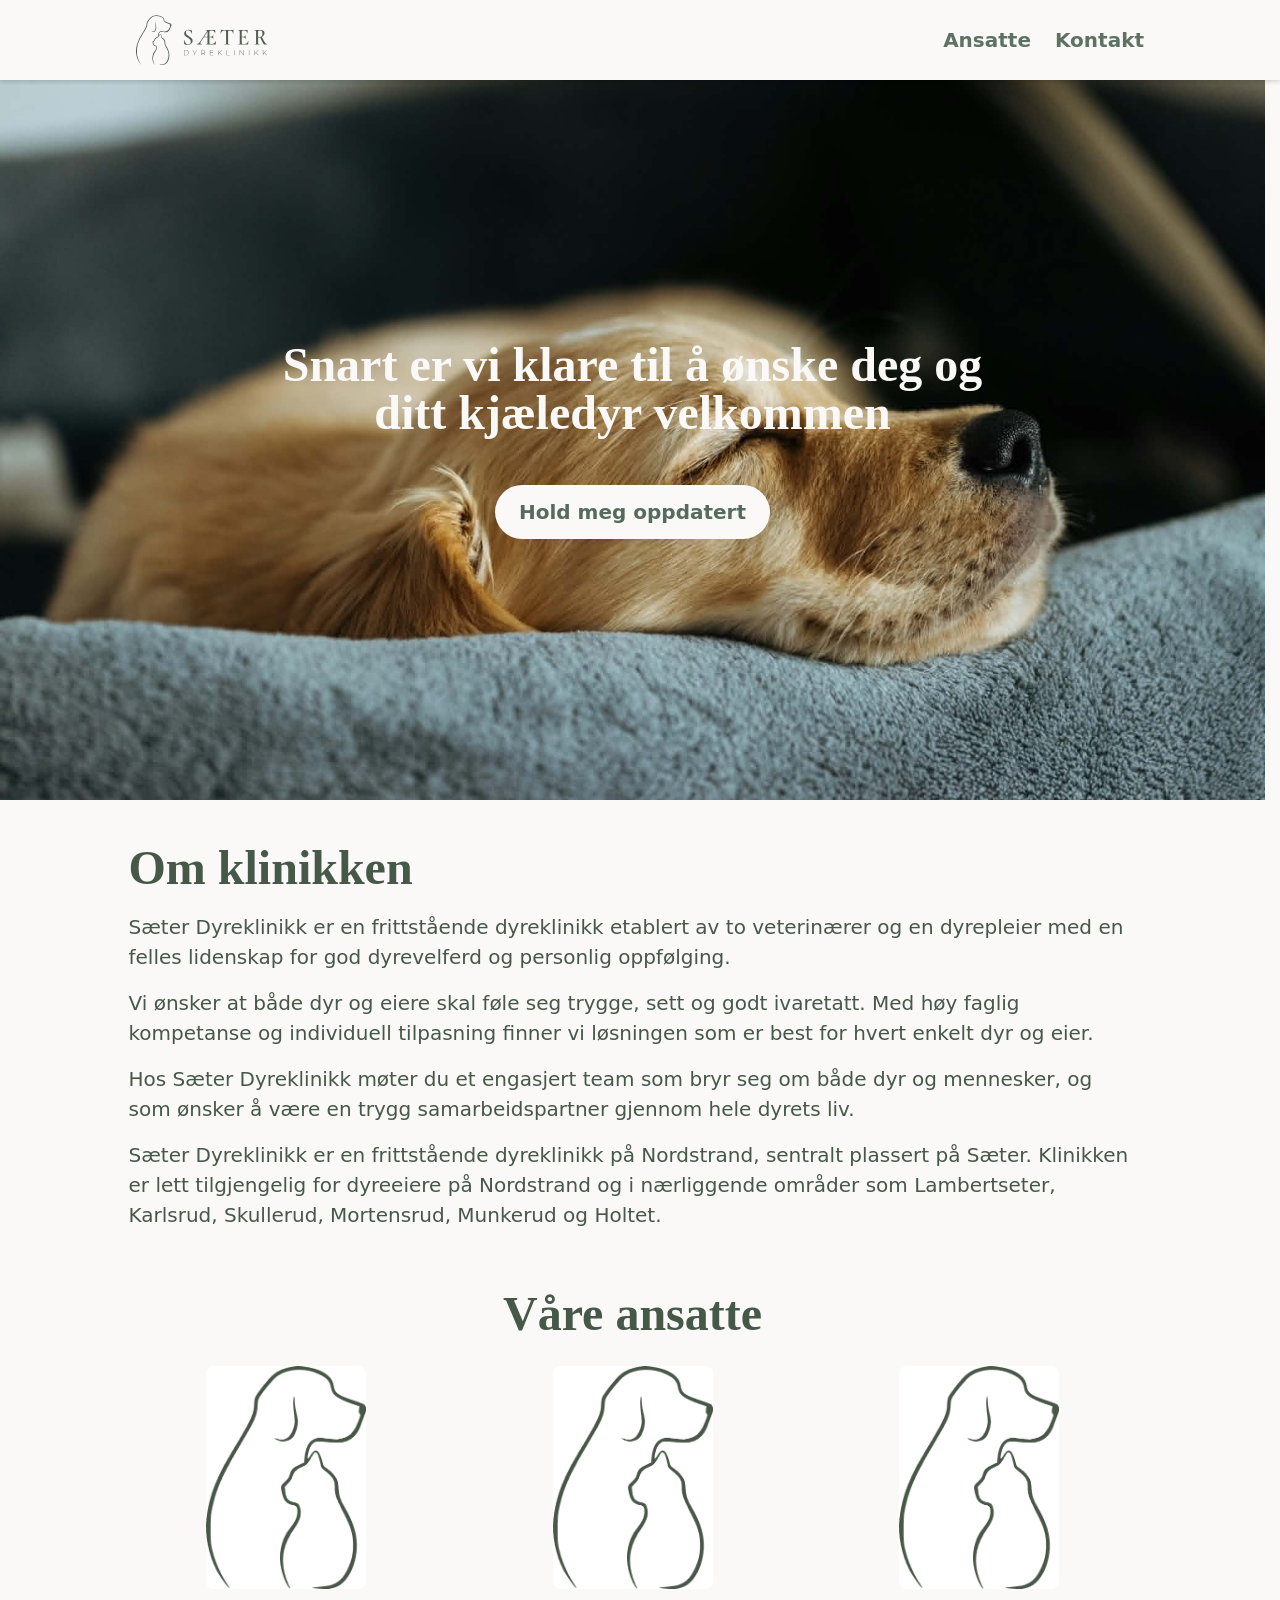
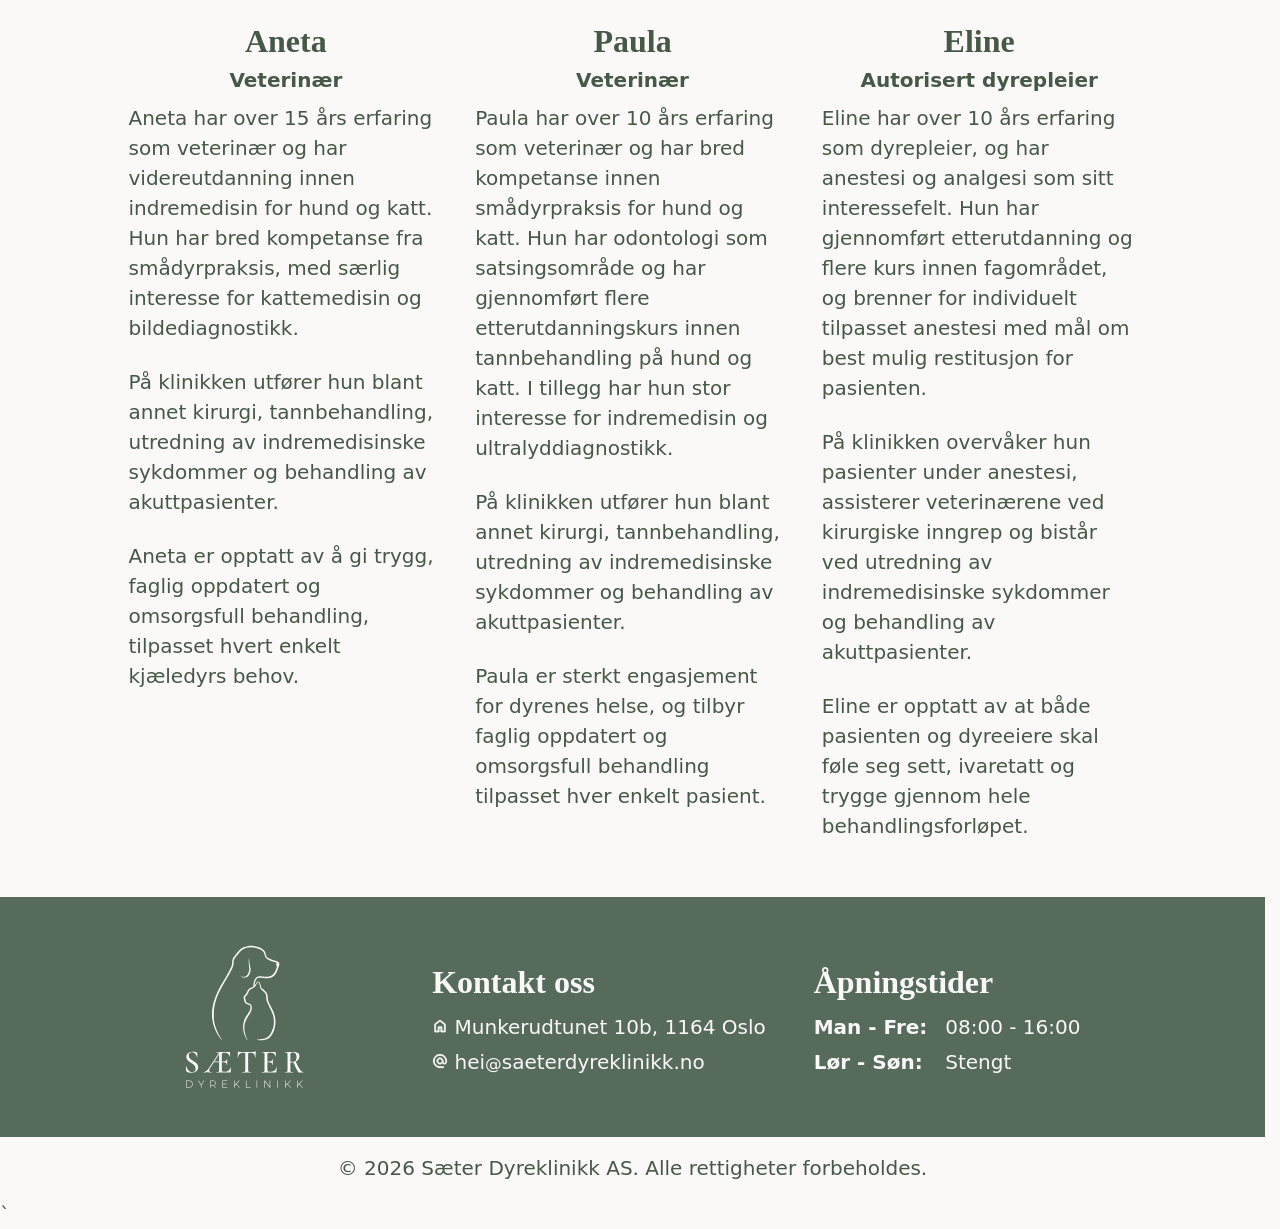
==== test3/index.html @ b35595f1 "go" ====
<!doctype html>
<html lang="nb">
    <head>
        <meta charset="utf-8" />
        <title>Sæter Dyreklinikk</title>
        <meta name="description" content="Hos Sæter Dyreklinikk får din beste venn den beste behandlingen den fortjener, fra erfarne veterinærer som elsker jobben sin." />
        <meta name="viewport" content="width=device-width, initial-scale=1.0" />
        <link rel="stylesheet" href="styles.css" />
        <link rel="icon" href="img/favicon-dark.svg" type="image/svg+xml" media="(prefers-color-scheme: dark)">
        <link rel="icon" href="img/favicon-light.svg" type="image/svg+xml" media="(prefers-color-scheme: light)">
    </head>
    <body>

        <!-- MENU AND SIDEBAR ============================================================================================ -->

        <header class="nav-section">
            <div class="container">
                <a href="#" class="logo" onclick="scrollTopClearHash()">
                    <!-- <img src="img/logo-horizontal-dark-2.svg" alt="Sæter Dyreklinikk Logo" /> -->
                    <img src="img/logo-horizontal.svg" alt="Sæter Dyreklinikk Logo" />
                </a>
                <nav class="nav-menu narrow">
                    <!-- <a class="btn-dark" href="https://google.com" target="_blank">Bestill time</a> -->
                    <button onclick="navDialog.showModal()" aria-label="Åpne menyen">
                        <svg xmlns="http://www.w3.org/2000/svg" viewBox="0 -960 960 960" height="32px" width="32px" fill="#566b5b"><path d="M120-700v-60h720v60H120Zm0 500v-60h720v60H120Zm0-250v-60h720v60H120Z"/></svg>
                    </button>
                </nav>
                <nav class="nav-menu full">
                    <!-- <a href="#prices" class="btn-dark">Tjenester og priser</a> -->
                    <a href="#about" class="btn-dark">Ansatte</a>
                    <a href="#contact" class="btn-dark">Kontakt</a>
                    <!-- <a class="btn-primary" href="https://google.com" target="_blank">Bestill time</a> -->
                </nav>
            </div>

            <dialog id="nav-dialog" class="nav-dialog">
                <div>
                    <div class="nav-dialog-close-wrap">
                        <button onclick="navDialog.close()" aria-label="Lukk menyen">
                            <svg xmlns="http://www.w3.org/2000/svg" viewBox="0 -960 960 960" height="32px" width="32px" fill="#566b5b"><path d="m249-207-42-42 231-231-231-231 42-42 231 231 231-231 42 42-231 231 231 231-42 42-231-231-231 231Z"/></svg>
                        </button>
                    </div>
                    <nav class="nav-dialog-content">
                        <!-- <a href="#prices" class="btn-dark">Tjenester og priser</a> -->
                        <a href="#about" class="btn-dark">Ansatte</a>
                        <a href="#contact" class="btn-dark">Kontakt</a>
                        <!-- <a class="btn-primary" href="https://google.com" target="_blank">Bestill time</a> -->
                    </nav>
                    <img class="logo" src="img/logo-vertical-dark.svg" alt="Sæter Dyreklinikk Logo" />
                </div>
            </dialog>
        </header>

        <!-- HERO SECTION ============================================================================================ -->

        <main>

            <section class="section-hero">
                <div class="container">
                    <h1 class="site-title">Snart er vi klare til å ønske deg og ditt kjæledyr velkommen</h1>
                    <!-- <h1 class="site-title">Omsorg for dyr, hver dag</h1>
                    <p class="site-subtitle">Sæter Dyreklinikk tilbyr moderne veterinærtjenester med fokus på trygghet, kvalitet og personlig oppfølging.</p> -->
                    <div class="hero-contact">
                        <!-- <a class="btn-primary" href="https://google.com" target="_blank">Bestill time</a> -->
                        <a class="btn-primary" href="mailto:hei@saeterdyreklinikk.no?subject=Interesse for åpning&body=Hei!
%0D%0A%0D%0A
Jeg ønsker å få beskjed når dere åpner i august.
%0D%0A%0D%0A
Vennlig hilsen">Hold meg oppdatert</a>
                        <!-- <a href="tel:+4712345678" class="btn-light">
                            <svg class="icon-light" xmlns="http://www.w3.org/2000/svg" viewBox="0 -960 960 960"><path d="M795-120q-116 0-236.5-56T335-335Q232-438 176-558.5T120-795q0-19.29 12.86-32.14Q145.71-840 165-840h140q14 0 24 10t14 25l26.93 125.64Q372-665 369.5-653.5t-10.73 19.73L259-533q26 44 55 82t64 72q37 38 78 69.5t86 55.5l95-98q10-11 23.15-15 13.15-4 25.85-2l119 26q15 4 25 16.04 10 12.05 10 26.96v135q0 19.29-12.86 32.14Q814.29-120 795-120ZM229-588l81-82-23-110H180q2 42 13.5 88.5T229-588Zm369 363q41 19 89 31t93 14v-107l-103-21-79 83ZM229-588Zm369 363Z"/></svg>
                            123 45 678
                        </a> -->
                    </div>
                </div>
            </section>

            <!-- ABOUT THE CLINIC ---------------------------------------------------------------------------------------- -->

            <section id="the-clinic" class="section-clinic">
                <div class="container">
                    <h2>Om klinikken</h2>
                    <div class="clinic-grid">
                        <div class="clinic-desc">
                            <p>Sæter Dyreklinikk er en frittstående dyreklinikk etablert av to veterinærer og en dyrepleier med en felles lidenskap for god dyrevelferd og personlig oppfølging.</p>
                            <p>Vi ønsker at både dyr og eiere skal føle seg trygge, sett og godt ivaretatt. Med høy faglig kompetanse og individuell tilpasning finner vi løsningen som er best for hvert enkelt dyr og eier.</p>
                            <p>Hos Sæter Dyreklinikk møter du et engasjert team som bryr seg om både dyr og mennesker, og som ønsker å være en trygg samarbeidspartner gjennom hele dyrets liv.</p>
                            <p>Sæter Dyreklinikk er en frittstående dyreklinikk på Nordstrand, sentralt plassert på Sæter. Klinikken er lett tilgjengelig for dyreeiere på Nordstrand og i nærliggende områder som Lambertseter, Karlsrud, Skullerud, Mortensrud, Munkerud og Holtet.</p>
                        </div>
                    </div>
                </div>
            </section>

            <!-- PRICES ---------------------------------------------------------------------------------------- -->



            <!-- ABOUT THE TEAM ---------------------------------------------------------------------------------------- -->

            <section id="about" class="section-team">
                <div class="container">

                    <h2 align="center">Våre ansatte</h2>
                    <div class="team-grid">
                        <article class="team-member">
                            <div><img loading="lazy" src="img/logo-no-text.jpeg" alt="Aneta" /></div>
                            <h3>Aneta</h3>
                            <h4 class="job-title">Veterinær</h4>
                            <p>Aneta har over 15 års erfaring som veterinær og har videreutdanning innen indremedisin for hund og katt. Hun har bred kompetanse fra smådyrpraksis, med særlig interesse for kattemedisin og bildediagnostikk. </p>
                            <p>På klinikken utfører hun blant annet kirurgi, tannbehandling, utredning av indremedisinske sykdommer og behandling av akuttpasienter. </p>
                            <p>Aneta er opptatt av å gi trygg, faglig oppdatert og omsorgsfull behandling, tilpasset hvert enkelt kjæledyrs behov. </p>
                        </article>

                        <article class="team-member">
                            <div><img loading="lazy" src="img/logo-no-text.jpeg" alt="Paula" /></div>
                            <h3>Paula</h3>
                            <h4 class="job-title">Veterinær</h4>
                            <p>Paula har over 10 års erfaring som veterinær og har bred kompetanse innen smådyrpraksis for hund og katt. Hun har odontologi som satsingsområde og har gjennomført flere etterutdanningskurs innen tannbehandling på hund og katt. I tillegg har hun stor interesse for indremedisin og ultralyddiagnostikk. </p>
                            <p>På klinikken utfører hun blant annet kirurgi, tannbehandling, utredning av indremedisinske sykdommer og behandling av akuttpasienter. </p>
                            <p>Paula er sterkt engasjement for dyrenes helse, og tilbyr faglig oppdatert og omsorgsfull behandling tilpasset hver enkelt pasient. </p>
                        </article>

                        <article class="team-member">
                            <div><img loading="lazy" src="img/logo-no-text.jpeg" alt="Eline" /></div>
                            <h3>Eline</h3>
                            <h4 class="job-title">Autorisert dyrepleier</h4>
                            <p>Eline har over 10 års erfaring som dyrepleier, og har anestesi og analgesi som sitt interessefelt. Hun har gjennomført etterutdanning og flere kurs innen fagområdet, og brenner for individuelt tilpasset anestesi med mål om best mulig restitusjon for pasienten.</p>
                            <p>På klinikken overvåker hun pasienter under anestesi, assisterer veterinærene ved kirurgiske inngrep og bistår ved utredning av indremedisinske sykdommer og behandling av akuttpasienter.</p>
                            <p>Eline er opptatt av at både pasienten og dyreeiere skal føle seg sett, ivaretatt og trygge gjennom hele behandlingsforløpet.</p>
                        </article>

                    </div>

                </div>
            </section>

            <!-- CONTACT ---------------------------------------------------------------------------------------- -->

            <section id="contact" class="section-contact">
                <div class="container">

                    <img class="logo" src="img/logo-vertical.svg" alt="Sæter Dyreklinikk Logo" />

                    <div class="contact-and-hours">
                        <div>
                            <h2>Kontakt oss</h2>
                            <address class="contact-info">
                                <a class="btn-light" target="_blank" href="https://www.google.com/maps/place/Munkerudtunet+10,+1164+Oslo/@59.8596191,10.8105571,804m/data=!3m1!1e3!4m5!3m4!1s0x464168b557757fd7:0x8860674def9bd873!8m2!3d59.8596164!4d10.813132?entry=ttu&g_ep=EgoyMDI2MDYyOC4wIKXMDSoASAFQAw%3D%3D">
                                    <svg class="icon-light" xmlns="http://www.w3.org/2000/svg" viewBox="0 -960 960 960"><path d="M220-180h150v-250h220v250h150v-390L480-765 220-570v390Zm-60 60v-480l320-240 320 240v480H530v-250H430v250H160Zm320-353Z"/></svg>
                                    Munkerudtunet 10b, 1164 Oslo
                                </a>
                                <!-- <a class="btn-light" href="tel:+4712345678">
                                    <svg class="icon-light" xmlns="http://www.w3.org/2000/svg" viewBox="0 -960 960 960"><path d="M795-120q-116 0-236.5-56T335-335Q232-438 176-558.5T120-795q0-19.29 12.86-32.14Q145.71-840 165-840h140q14 0 24 10t14 25l26.93 125.64Q372-665 369.5-653.5t-10.73 19.73L259-533q26 44 55 82t64 72q37 38 78 69.5t86 55.5l95-98q10-11 23.15-15 13.15-4 25.85-2l119 26q15 4 25 16.04 10 12.05 10 26.96v135q0 19.29-12.86 32.14Q814.29-120 795-120ZM229-588l81-82-23-110H180q2 42 13.5 88.5T229-588Zm369 363q41 19 89 31t93 14v-107l-103-21-79 83ZM229-588Zm369 363Z"/></svg>
                                    123 45 678
                                </a> -->
                                <a class="btn-light" href="mailto:hei@saeterdyreklinikk.no">
                                    <svg class="icon-light" xmlns="http://www.w3.org/2000/svg" viewBox="0 -960 960 960"><path d="M480-80q-83 0-156-31.5T197-197q-54-54-85.5-127T80-480q0-83 31.5-156T197-763q54-54 127-85.5T480-880q83 0 156 31.5T763-763q54 54 85.5 127T880-480v53q0 56-39.34 94.5Q801.31-294 744-294q-36.08 0-68.04-17.5Q644-329 627-361q-26 34-65.08 50.5Q522.83-294 480-294q-77.61 0-132.3-54Q293-402 293-480.01q0-78.02 54.5-133Q402-668 480-668t132.5 54.99Q667-558.02 667-480v53q0 30.61 22.5 51.81Q712-354 743.5-354t54-21.19Q820-396.39 820-427v-53q0-142.38-99-241.19T480-820q-142 0-241 99t-99 241q0 142 98.81 241 98.82 99 241.19 99h214v60H480Zm90-310.75q37-36.75 37-89.25 0-54-37.06-91t-90-37Q427-608 390-571t-37 91q0 52.5 37.06 89.25t90 36.75Q533-354 570-390.75Z" /></svg>
                                    hei<small>@</small>saeterdyreklinikk.no
                                </a>
                            </address>
                        </div>

                        <div>
                            <h2>Åpningstider</h2>
                            <ul>
                                <li aria-label="Mandag til Fredag, fra klokken 08:00 til 16:00">
                                    <span aria-hidden="true">Man - Fre:</span>
                                    <span aria-hidden="true">08:00 - 16:00</span>
                                </li>

                                <li aria-label="Lørdag og Søndag, Stengt">
                                    <span aria-hidden="true">Lør - Søn:</span>
                                    <span aria-hidden="true">Stengt</span>
                                </li>
                            </ul>
                        </div>

                    </div>

                </div>
            </section>
        </main>

        <!-- FOOTER ============================================================================================ -->

        <footer class="section-footer">
            <div class="container">
                <p>&copy; 2026 Sæter Dyreklinikk AS. <span>Alle rettigheter forbeholdes.</span></p>
            </div>
        </footer>

        <a href="#" class="btn-top" onclick="scrollTopClearHash()">↑</a>

        <!-- SCRIPTS ============================================================================================ -->

        <script>
            function scrollTopClearHash() {
                setTimeout(() => history.replaceState(null, "", location.href.replaceAll(/#.*/g, "")), 5);
                document.querySelectorAll("details").forEach(el => el.removeAttribute("open"));
            }

            function openPricesFirstGroup() {
                document.querySelector(".section-prices details").setAttribute("open", true);
            }
            document.querySelectorAll("[href*='#prices']").forEach(el => el.onclick = () => setTimeout(openPricesFirstGroup, 500));

            function autoOpenPricesFirstGroup() {
                setTimeout(() => location.href.endsWith("#prices") && openPricesFirstGroup(), 500);
            }
            window.onhashchange = autoOpenPricesFirstGroup;
            window.onload = autoOpenPricesFirstGroup;

            document.addEventListener("scroll", () => document.body.classList.toggle("scrolled", window.scrollY >= 45));

            const navDialog = document.querySelector('.nav-dialog');
            navDialog.addEventListener("click", ev => ev.target === navDialog && navDialog.close());
            navDialog.querySelectorAll("a").forEach(el => el.addEventListener("click", () => navDialog.close()));
        </script>
    </body>
</html>
`
---- test3/styles.css ----
:root {
    --c-base: #465848;
    --c-dark-1: #566b5b;
    --c-dark-2: #465848;
    --c-light-1: #faf9f7;
    --c-light-2: #d6ddd0;

    --ff-sans-serif: Roboto, "Segoe UI", "Helvetica Neue", system-ui, -apple-system, BlinkMacSystemFont, Arial, sans-serif;
    --ff-serif: Georgia, "Times New Roman", Times, serif;

    --fs-sm: clamp(0.8333rem, 0.83rem + 0.03vw, 0.85rem);
    --fs-base: clamp(1rem, 0.91rem + 0.45vw, 1.25rem);
    --fs-md: clamp(1.2rem, 1.09rem + 0.55vw, 1.5rem);
    --fs-lg: clamp(1.3rem, 1.05rem + 1.27vw, 2rem);
    --fs-xl: clamp(1.5rem, 1.14rem + 1.82vw, 2.5rem);
    --fs-xxl: clamp(2rem, 1.64rem + 1.82vw, 3rem);
    --fs-xxxl: clamp(3rem, 2.27rem + 3.64vw, 5rem);

    --width-page: calc(100vw - 2.5rem);
    --width-container: min(63rem, var(--width-page));
    --height-nav: 5rem;
    --height-scrolled-nav: 5rem;
    --indent-price-item: clamp(2rem, 1.64rem + 1.82vw, 3rem);
}

html {
    scrollbar-gutter: stable;
    interpolate-size: allow-keywords;
    scroll-behavior: smooth;
    @media (prefers-reduced-motion: reduce) {
        scroll-behavior: auto;
    }
}

*,
*::before,
*::after {
    -moz-osx-font-smoothing: grayscale;
    -webkit-font-smoothing: antialiased;
    box-sizing: border-box;
    margin: 0;
    padding: 0;
}

ul {
    list-style: none;
}

a {
    text-decoration: none;
}

h2 {
    font-family: var(--ff-serif);
    font-size: var(--fs-xxl);
    margin-bottom: 0.5rem;
}

p {
    margin-bottom: 1rem;
}

svg.icon-light {
    width: 1rem;
    path {
        stroke: currentColor;
        stroke-width: 3rem;
        fill: var(--c-light-1);
    }
}

body {
    font-family: var(--ff-sans-serif);
    font-size: var(--fs-base);
    line-height: 1.5;
    background-color: var(--c-light-1);
    color: var(--c-base);

    &:has(dialog[open]) {
        overflow: hidden;
    }
}

.container {
    width: var(--width-container);
    margin-inline: auto;
}

.btn-primary {
    border-radius: 2rem;
    padding: 0.75rem 1.5rem;
    background-color: var(--c-dark-1);
    color: var(--c-light-1);
    transition: all 0.3s ease-out;
    font-weight: 600;
    &:hover {
        background-color: var(--c-dark-2);
        color: var(--c-light-2);
    }
}

.btn-light {
    color: var(--c-light-1);
    transition: all 0.2s ease-out;
    &:hover {
        color: var(--c-light-2);
    }
}

.btn-dark {
    color: var(--c-dark-1);
    transition: all 0.2s ease-out;
    &:hover {
        color: var(--c-dark-2);
    }
}

main {
    margin-top: var(--height-nav);
    .scrolled & {
        margin-top: var(--height-scrolled-nav);
    }
}

section {
    padding-block: 1rem;
}

section[id] {
    scroll-margin-top: var(--height-scrolled-nav);
}

.nav-section {
    position: fixed;
    top: 0;
    width: 100%;
    background-color: var(--c-light-1);
    opacity: 0.95;
    box-shadow: 0 2px 4px rgba(0, 0, 0, 0.15);

    button {
        background-color: transparent;
        border: 0;
        cursor: pointer;
        &:hover {
            path {
                fill: var(--c-dark-2);
            }
        }
    }

    .btn-dark {
        border: none;
        font-weight: 600;
    }

    .nav-menu {
        align-items: center;
    }

    .nav-menu.narrow {
        display: flex;
        flex-shrink: 0;
        gap: 1.5rem;
    }

    .nav-menu.full {
        display: none;
        gap: 1.5rem;
        .btn-primary {
            padding: 0.5rem 1.25rem;
        }
    }

    .container {
        display: flex;
        justify-content: space-between;
        align-items: center;
        z-index: 9999;

        transition: all 0.2s ease-out;

        height: var(--height-nav);
        .scrolled & {
            height: var(--height-scrolled-nav);
        }

        .logo {
            flex-shrink: 0;
            height: 85%;
            display: flex;
            align-items: center;
            img {
                display: block;
                height: 65%;
                @media (min-width: 768px) {
                    & {
                        height: 75%;
                    }
                }
            }
        }

        @media (min-width: 768px) {
            .nav-menu.narrow {
                display: none;
            }
            .nav-menu.full {
                display: flex;
            }
        }
    }

    .nav-dialog {
        position: fixed;
        max-width: 100%;
        max-height: 100%;
        right: 0;
        left: auto;
        height: 100%;

        border: 0;
        background-color: inherit;
        border-top-left-radius: 0.25rem;
        border-bottom-left-radius: 0.25rem;

        transform: translateX(100%);
        transition: all 0.2s ease-out allow-discrete;

        box-shadow: 2px 0 20px rgba(0, 0, 0, 0.95);

        & > div {
            height: 100%;
            display: flex;
            flex-direction: column;
        }

        &::backdrop {
            background-color: rgba(0, 0, 0, 0);
            transition: all 0.2s ease-out allow-discrete;
        }

        &[open] {
            transform: translateX(0);
            &::backdrop {
                background-color: rgba(0, 0, 0, 0.2);
            }
        }

        @starting-style {
            &[open] {
                transform: translateX(100%);
                &::backdrop {
                    background-color: rgba(0, 0, 0, 0);
                }
            }
        }

        .nav-dialog-close-wrap {
            display: flex;
            justify-content: end;
            padding-right: 1.25rem;
            padding-top: 1.5rem;
            .scrolled & {
                padding-top: 1rem;
            }
        }

        .nav-dialog-content {
            width: 100%;
            display: flex;
            flex-direction: column;
            align-items: start;
            margin-top: 1rem;
            font-size: var(--fs-md);
            .btn-dark {
                width: 100%;
                padding: 1rem 3rem 1rem 2rem;
            }
            .btn-primary {
                margin: 0 auto;
                margin-top: 2rem;
            }
        }

        .logo {
            width: 7rem;
            align-self: center;
            flex: 1 1;
            opacity: 0.25;
        }
    }
}

.section-hero {
    margin-bottom: 1rem;
    color: var(--c-light-1);
    background-color: var(--c-dark-2);
    background-size: cover;
    /* background-image: linear-gradient(rgba(0, 0, 0, 0.3), rgba(0, 0, 0, 0.1)), url("img/hero-1.jpg"); */
    background-image: url("img/hero-1.jpg");
    background-position: 20% 20%;
    background-repeat: no-repeat;

    min-height: 80vh;
    display: flex;

    .btn-light {
        font-weight: 600;
        display: flex;
    }

    .btn-primary {
        background-color: var(--c-light-1);
        color: var(--c-dark-1);
        &:hover {
            background-color: var(--c-light-2);
            color: var(--c-dark-2);
        }
    }

    .site-title {
        font-size: var(--fs-xxl);
        font-family: var(--ff-serif);
        line-height: 1;
        max-width: max(var(--width-container) * 0.7, 375px);
    }

    .site-subtitle {
        font-size: var(--fs-md);
        color: var(--c-light-2);
        line-height: 1.25;
        max-width: max(var(--width-container) * 0.85, 375px);
    }

    .hero-contact {
        display: flex;
        align-items: center;
        gap: 2rem;
    }

    .container {
        max-width: max(var(--width-container) * 0.85);
        display: flex;
        flex-direction: column;
        gap: 2rem;

        align-items: center;
        justify-content: center;
        text-align: center;

        @media (min-width: 390px) {
            gap: 3rem;
        }
    }
}

.section-prices {
    .price-grid {
        margin-bottom: 1rem;
    }
    summary {
        font-family: var(--ff-serif);
        cursor: pointer;
        letter-spacing: 1px;
        margin-top: 0.5rem;
        font-size: var(--fs-lg);
        &:hover {
            color: var(--c-dark-2);
        }

        @media (min-width: 640px) {
            & {
                font-weight: 200;
            }
        }

        span {
            margin-left: 0.5rem;
        }
    }

    summary::marker {
        color: var(--c-dark-1);
        font-size: 0.9em;
    }

    details::details-content {
        opacity: 0;
        block-size: 0;
        overflow: hidden;
        transition:
            opacity 0.3s ease-out,
            block-size 0.3s ease-out,
            content-visibility 0.3s allow-discrete;
    }

    details[open]::details-content {
        opacity: 1;
        block-size: auto;
    }

    ul {
        padding-block: 1rem;
    }

    li {
        display: flex;
        justify-content: space-between;
        gap: 0.5rem;
        padding-block: 0.5rem;
        padding-inline: var(--indent-price-item) 1rem;

        &:nth-of-type(odd) {
            background-color: var(--c-light-2);
        }

        div > :nth-child(1) {
            font-weight: 600;
        }

        div > :nth-child(2) {
            flex-grow: 1;
            font-size: var(--fs-sm);
        }

        .money {
            white-space: nowrap;
            color: var(--c-dark-2);
            font-weight: 600;

            &.no-symbols {
                margin-right: 0.6rem; /* match suffix width roughly */
            }

            /* &:not(.no-symbols)::before {
                content: "kr ";
                font-size: 0.85em;
            } */
            &:not(.no-symbols)::after {
                content: ",-";
                font-size: 0.85em;
            }
        }
    }
}

.section-team {
    .team-grid {
        display: flex;
        flex-wrap: wrap;
        justify-content: space-between;
        gap: 2rem;
        margin-block: 1rem;
    }

    .team-member {
        flex: 1 1;

        & > * {
            &:not(p) {
                text-align: center;
            }
        }

        h3 {
            font-family: var(--ff-serif);
            font-size: var(--fs-lg);
            margin: 1.25rem 0 0;
        }

        h4 {
            margin-bottom: 0.5rem;
        }

        img {
            margin: 0 auto;
            max-width: min(10rem, var(--width-page));
            object-fit: cover;
            /* aspect-ratio: 2 / 1; */
            border-radius: 0.5rem;
        }

        p {
            margin: 0 auto 1.5rem;
            max-width: min(40rem, var(--width-page));
        }
    }
}

.section-clinic {
    .clinic-grid {
        display: flex;
        flex-wrap: wrap;
        flex-direction: row-reverse;
        align-items: start;
        gap: 2rem;
    }

    .clinic-desc {
        flex: 1 1 19rem;
    }

    img {
        margin: 0 auto;
        border-radius: 0.5rem;
        aspect-ratio: 1 / 1;
    }
}

.section-contact {
    --gap: 2rem;
    @media (min-width: 640px) {
        --gap: 3rem;
    }

    padding: var(--gap) 1rem;
    background-color: var(--c-dark-1);
    color: var(--c-light-1);

    .container {
        display: flex;
        flex-wrap: wrap;
        justify-content: space-around;
        align-items: center;
        gap: var(--gap);
        padding-inline: 1rem;
    }

    .logo {
        height: 9rem;
    }

    .contact-and-hours {
        display: flex;
        flex-wrap: wrap;
        gap: var(--gap);
        line-height: 1.75;

        span:first-of-type {
            font-weight: 600;
            width: 9ch;
            display: inline-block;
        }
    }

    address {
        font-style: normal;
        display: flex;
        flex-direction: column;
    }

    h2 {
        margin-bottom: 0;
        font-size: var(--fs-xl);

        @media (min-width: 768px) {
            & {
                font-size: var(--fs-lg);
            }
        }
    }

}

.section-footer {
    .container {
        display: flex;
        gap: 2rem;
        padding: 1rem 1rem 0;
        justify-content: center;

        span {
            white-space: nowrap;
        }
    }
}

.btn-top {
    opacity: 0;
    z-index: -9001;

    .scrolled & {
        opacity: 1;
        z-index: auto;
    }

    position: fixed;
    right: calc(50% - var(--width-container) / 2);
    bottom: 2rem;
    width: 3rem;
    height: 3rem;

    display: flex;
    align-items: center;
    justify-content: center;

    background: var(--c-dark-2);
    color: var(--c-light-1);
    text-decoration: none;

    border-radius: 50%;
    font-size: 1.2rem;

    box-shadow: 0 2px 8px rgba(0, 0, 0, 0.5);

    transition: all 0.2s ease-out;
    &:hover {
        transform: translateY(-0.25rem);
    }
}
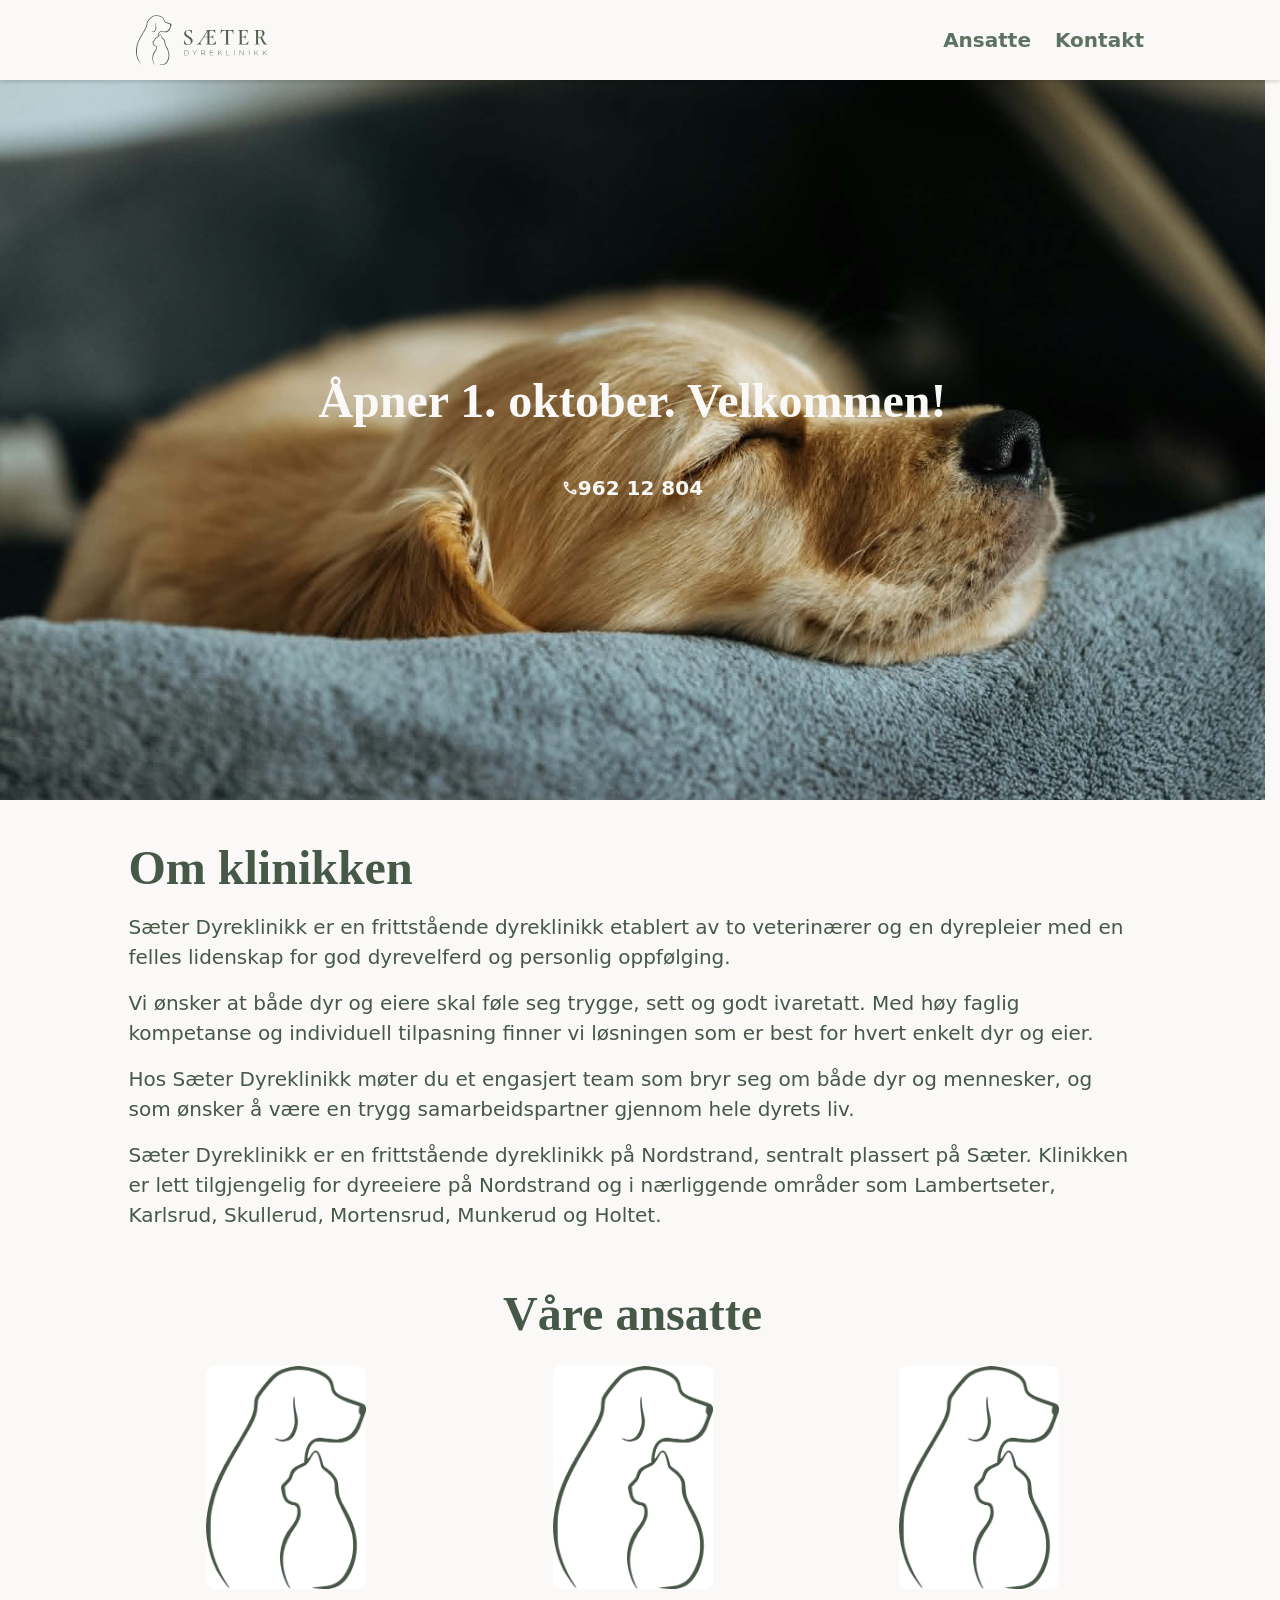
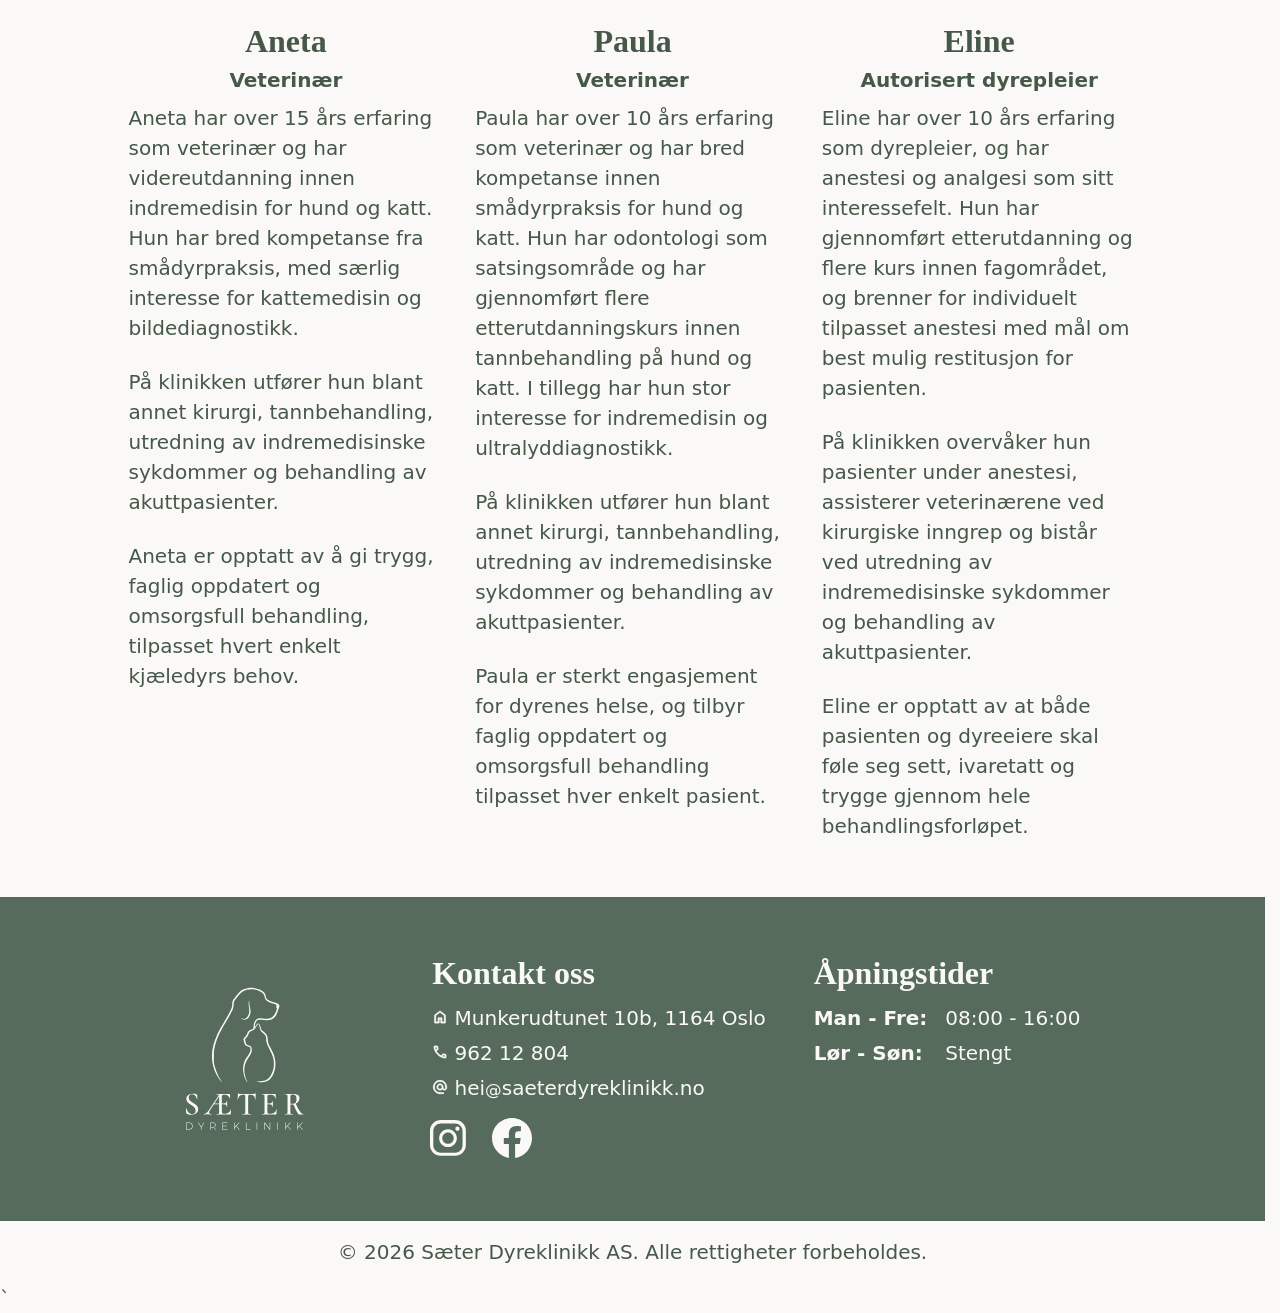
==== commit 331db445: "phone and social media links" ====
--- a/test3/index.html
+++ b/test3/index.html
@@ -57,20 +57,20 @@
 
             <section class="section-hero">
                 <div class="container">
-                    <h1 class="site-title">Snart er vi klare til å ønske deg og ditt kjæledyr velkommen</h1>
+                    <h1 class="site-title">Åpner 1. oktober. Velkommen!</h1>
                     <!-- <h1 class="site-title">Omsorg for dyr, hver dag</h1>
                     <p class="site-subtitle">Sæter Dyreklinikk tilbyr moderne veterinærtjenester med fokus på trygghet, kvalitet og personlig oppfølging.</p> -->
                     <div class="hero-contact">
                         <!-- <a class="btn-primary" href="https://google.com" target="_blank">Bestill time</a> -->
-                        <a class="btn-primary" href="mailto:hei@saeterdyreklinikk.no?subject=Interesse for åpning&body=Hei!
+                        <!-- <a class="btn-primary" href="mailto:hei@saeterdyreklinikk.no?subject=Interesse for åpning&body=Hei!
 %0D%0A%0D%0A
 Jeg ønsker å få beskjed når dere åpner i august.
 %0D%0A%0D%0A
-Vennlig hilsen">Hold meg oppdatert</a>
-                        <!-- <a href="tel:+4712345678" class="btn-light">
+Vennlig hilsen">Hold meg oppdatert</a> -->
+                        <a href="tel:+4796212804" class="btn-light">
                             <svg class="icon-light" xmlns="http://www.w3.org/2000/svg" viewBox="0 -960 960 960"><path d="M795-120q-116 0-236.5-56T335-335Q232-438 176-558.5T120-795q0-19.29 12.86-32.14Q145.71-840 165-840h140q14 0 24 10t14 25l26.93 125.64Q372-665 369.5-653.5t-10.73 19.73L259-533q26 44 55 82t64 72q37 38 78 69.5t86 55.5l95-98q10-11 23.15-15 13.15-4 25.85-2l119 26q15 4 25 16.04 10 12.05 10 26.96v135q0 19.29-12.86 32.14Q814.29-120 795-120ZM229-588l81-82-23-110H180q2 42 13.5 88.5T229-588Zm369 363q41 19 89 31t93 14v-107l-103-21-79 83ZM229-588Zm369 363Z"/></svg>
-                            123 45 678
-                        </a> -->
+                            962 12 804
+                        </a>
                     </div>
                 </div>
             </section>
@@ -149,14 +149,29 @@
                                     <svg class="icon-light" xmlns="http://www.w3.org/2000/svg" viewBox="0 -960 960 960"><path d="M220-180h150v-250h220v250h150v-390L480-765 220-570v390Zm-60 60v-480l320-240 320 240v480H530v-250H430v250H160Zm320-353Z"/></svg>
                                     Munkerudtunet 10b, 1164 Oslo
                                 </a>
-                                <!-- <a class="btn-light" href="tel:+4712345678">
+                                <a class="btn-light" href="tel:+4796212804">
                                     <svg class="icon-light" xmlns="http://www.w3.org/2000/svg" viewBox="0 -960 960 960"><path d="M795-120q-116 0-236.5-56T335-335Q232-438 176-558.5T120-795q0-19.29 12.86-32.14Q145.71-840 165-840h140q14 0 24 10t14 25l26.93 125.64Q372-665 369.5-653.5t-10.73 19.73L259-533q26 44 55 82t64 72q37 38 78 69.5t86 55.5l95-98q10-11 23.15-15 13.15-4 25.85-2l119 26q15 4 25 16.04 10 12.05 10 26.96v135q0 19.29-12.86 32.14Q814.29-120 795-120ZM229-588l81-82-23-110H180q2 42 13.5 88.5T229-588Zm369 363q41 19 89 31t93 14v-107l-103-21-79 83ZM229-588Zm369 363Z"/></svg>
-                                    123 45 678
-                                </a> -->
+                                    962 12 804
+                                </a>
                                 <a class="btn-light" href="mailto:hei@saeterdyreklinikk.no">
                                     <svg class="icon-light" xmlns="http://www.w3.org/2000/svg" viewBox="0 -960 960 960"><path d="M480-80q-83 0-156-31.5T197-197q-54-54-85.5-127T80-480q0-83 31.5-156T197-763q54-54 127-85.5T480-880q83 0 156 31.5T763-763q54 54 85.5 127T880-480v53q0 56-39.34 94.5Q801.31-294 744-294q-36.08 0-68.04-17.5Q644-329 627-361q-26 34-65.08 50.5Q522.83-294 480-294q-77.61 0-132.3-54Q293-402 293-480.01q0-78.02 54.5-133Q402-668 480-668t132.5 54.99Q667-558.02 667-480v53q0 30.61 22.5 51.81Q712-354 743.5-354t54-21.19Q820-396.39 820-427v-53q0-142.38-99-241.19T480-820q-142 0-241 99t-99 241q0 142 98.81 241 98.82 99 241.19 99h214v60H480Zm90-310.75q37-36.75 37-89.25 0-54-37.06-91t-90-37Q427-608 390-571t-37 91q0 52.5 37.06 89.25t90 36.75Q533-354 570-390.75Z" /></svg>
                                     hei<small>@</small>saeterdyreklinikk.no
                                 </a>
+
+                                <div class="contact-social">
+                                    <a class="btn-light" href="https://www.instagram.com/saeterdyreklinikk" title="Saeter Dyreklinikk on Instagram">
+                                        <svg fill="#faf9f7" width="48" viewBox="0 0 32 32" id="Camada_1" version="1.1" xml:space="preserve" xmlns="http://www.w3.org/2000/svg" xmlns:xlink="http://www.w3.org/1999/xlink">
+                                        <g>
+                                        <path d="M22.3,8.4c-0.8,0-1.4,0.6-1.4,1.4c0,0.8,0.6,1.4,1.4,1.4c0.8,0,1.4-0.6,1.4-1.4C23.7,9,23.1,8.4,22.3,8.4z"/>
+                                        <path d="M16,10.2c-3.3,0-5.9,2.7-5.9,5.9s2.7,5.9,5.9,5.9s5.9-2.7,5.9-5.9S19.3,10.2,16,10.2z M16,19.9c-2.1,0-3.8-1.7-3.8-3.8   c0-2.1,1.7-3.8,3.8-3.8c2.1,0,3.8,1.7,3.8,3.8C19.8,18.2,18.1,19.9,16,19.9z"/>
+                                        <path d="M20.8,4h-9.5C7.2,4,4,7.2,4,11.2v9.5c0,4,3.2,7.2,7.2,7.2h9.5c4,0,7.2-3.2,7.2-7.2v-9.5C28,7.2,24.8,4,20.8,4z M25.7,20.8   c0,2.7-2.2,5-5,5h-9.5c-2.7,0-5-2.2-5-5v-9.5c0-2.7,2.2-5,5-5h9.5c2.7,0,5,2.2,5,5V20.8z"/>
+                                        </g>
+                                        </svg>
+                                    </a>
+                                    <a class="btn-light" href="https://www.facebook.com/profile.php?id=61594471003693" title="Saeter Dyreklinikk on Facebook">
+                                        <svg class="btn-light2" fill="#faf9f7" width="48" viewBox="0 0 24 24" xmlns="http://www.w3.org/2000/svg"><path d="M12 2.03998C6.5 2.03998 2 6.52998 2 12.06C2 17.06 5.66 21.21 10.44 21.96V14.96H7.9V12.06H10.44V9.84998C10.44 7.33998 11.93 5.95998 14.22 5.95998C15.31 5.95998 16.45 6.14998 16.45 6.14998V8.61998H15.19C13.95 8.61998 13.56 9.38998 13.56 10.18V12.06H16.34L15.89 14.96H13.56V21.96C15.9164 21.5878 18.0622 20.3855 19.6099 18.57C21.1576 16.7546 22.0054 14.4456 22 12.06C22 6.52998 17.5 2.03998 12 2.03998Z"/></svg>
+                                    </a>
+                                </div>
                             </address>
                         </div>
 
--- a/test3/styles.css
+++ b/test3/styles.css
@@ -544,6 +544,13 @@
         }
     }
 
+    .contact-social {
+        display: flex;
+        gap: 1rem;
+        margin-top: 0.5rem;
+        margin-left: -0.5rem;
+    }
+
     address {
         font-style: normal;
         display: flex;
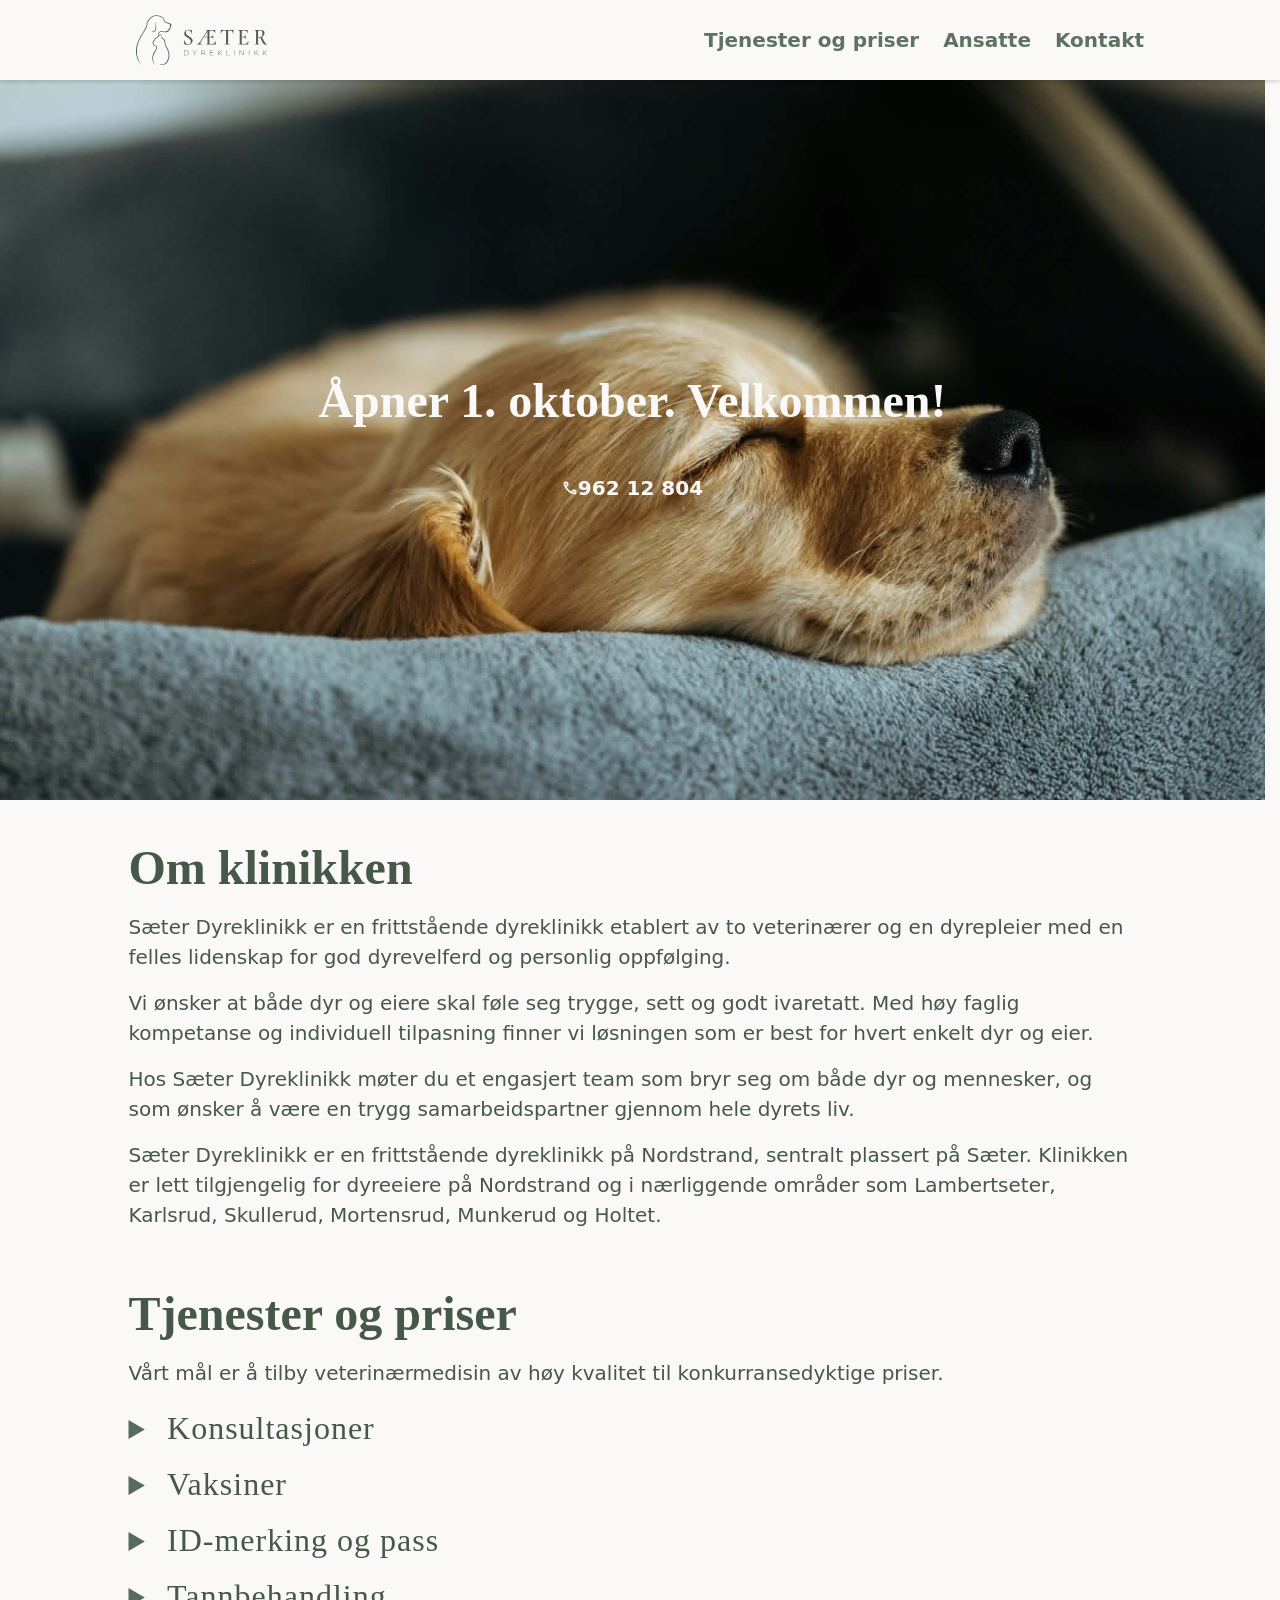
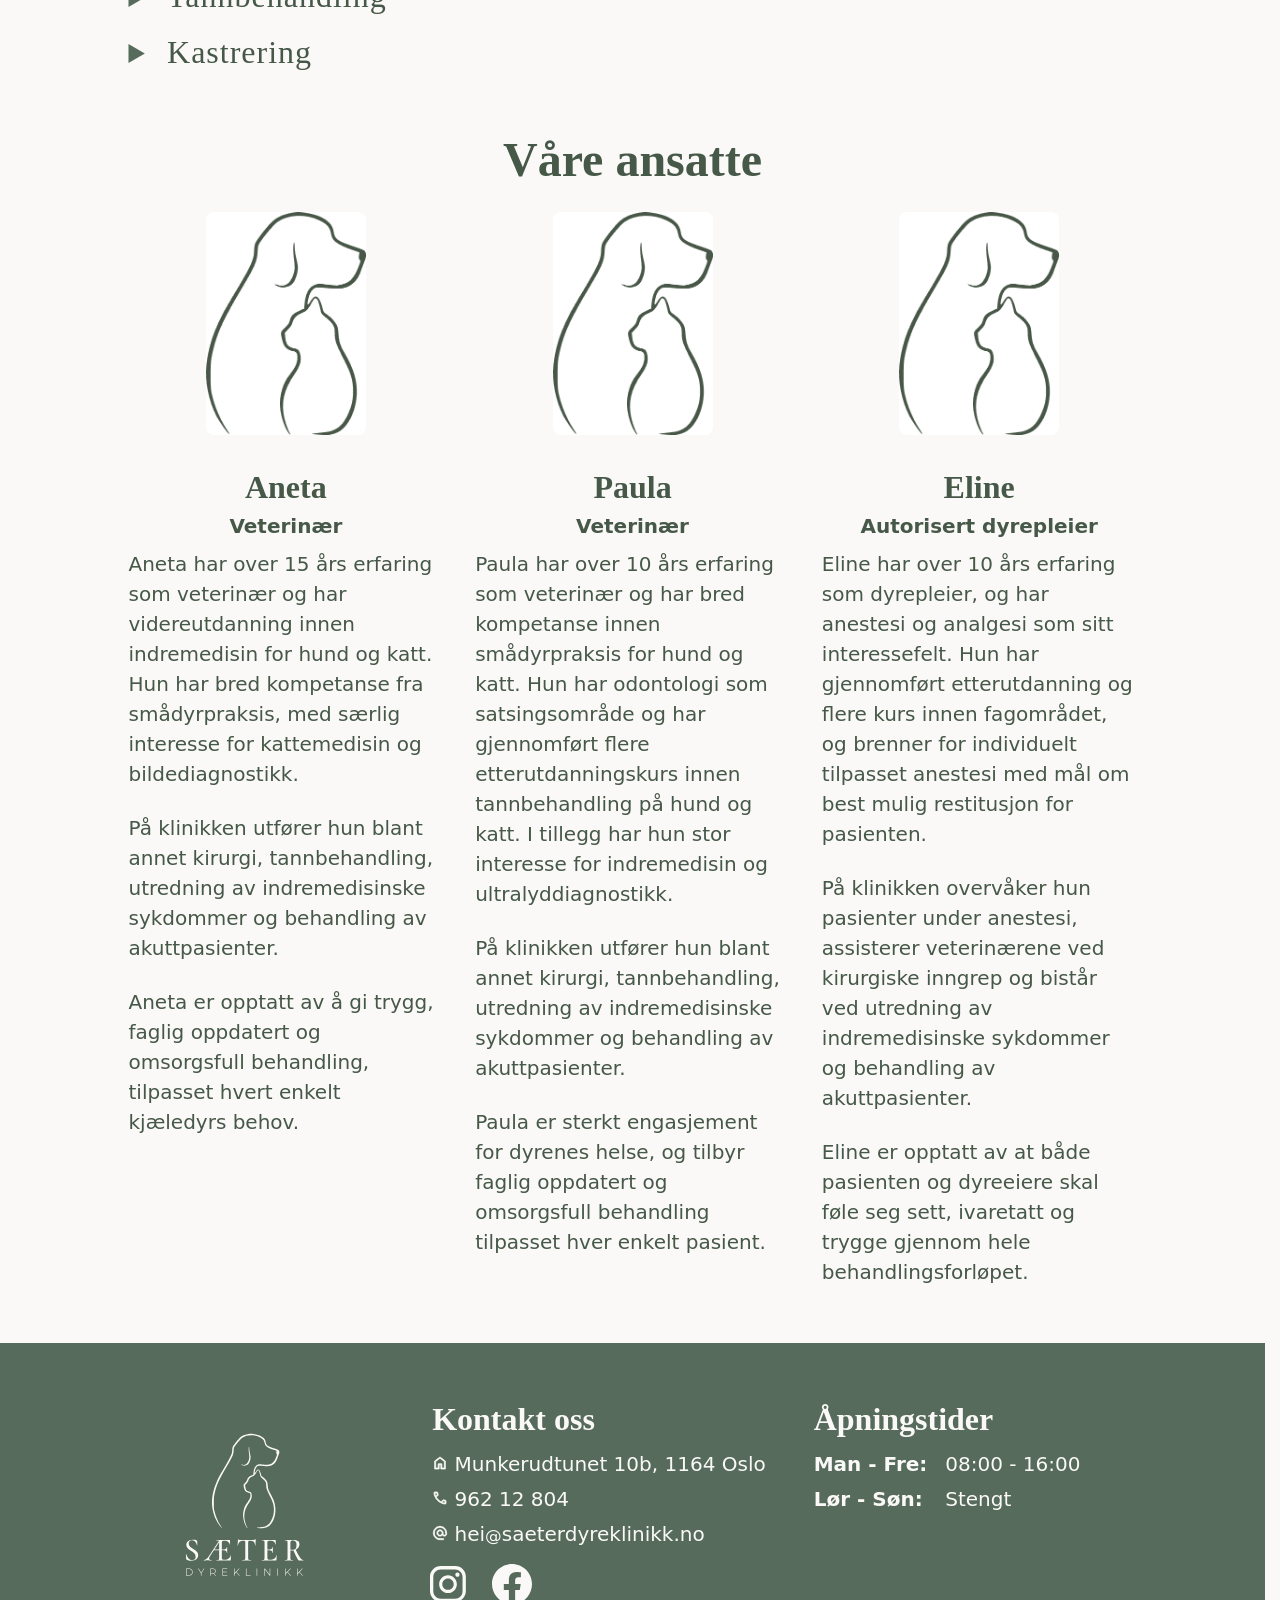
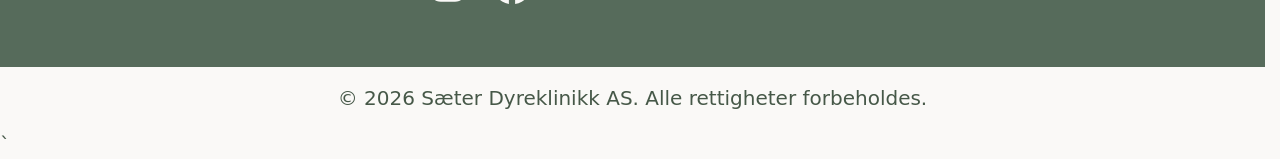
==== commit 0e6c9cfb: "prices test" ====
--- a/test3/index.html
+++ b/test3/index.html
@@ -26,7 +26,7 @@
                     </button>
                 </nav>
                 <nav class="nav-menu full">
-                    <!-- <a href="#prices" class="btn-dark">Tjenester og priser</a> -->
+                    <a href="#prices" class="btn-dark">Tjenester og priser</a>
                     <a href="#about" class="btn-dark">Ansatte</a>
                     <a href="#contact" class="btn-dark">Kontakt</a>
                     <!-- <a class="btn-primary" href="https://google.com" target="_blank">Bestill time</a> -->
@@ -41,7 +41,7 @@
                         </button>
                     </div>
                     <nav class="nav-dialog-content">
-                        <!-- <a href="#prices" class="btn-dark">Tjenester og priser</a> -->
+                        <a href="#prices" class="btn-dark">Tjenester og priser</a>
                         <a href="#about" class="btn-dark">Ansatte</a>
                         <a href="#contact" class="btn-dark">Kontakt</a>
                         <!-- <a class="btn-primary" href="https://google.com" target="_blank">Bestill time</a> -->
@@ -93,7 +93,197 @@
 
             <!-- PRICES ---------------------------------------------------------------------------------------- -->
 
-
+            <section id="prices" class="section-prices">
+                <div class="container">
+                    <h2>Tjenester og priser</h2>
+                    <p>Vårt mål er å tilby veterinærmedisin av høy kvalitet til konkurransedyktige priser.</p>
+
+                    <div class="price-grid">
+
+                        <details>
+                            <summary><span>Konsultasjoner</span></summary>
+                            <ul>
+                                <li>
+                                    <div>
+                                        <span>Konsultasjon 0-30 min.</span>
+                                    </div>
+                                    <span class="money">1.395</span>
+                                </li>
+                                <li>
+                                    <div>
+                                        <span>Enkel helsesjekk</span>
+                                        <span>inkl. resept ormekur eller flåttbehandling</span>
+                                    </div>
+                                    <span class="money">700</span>
+                                </li>
+                                <li>
+                                    <div>
+                                        <span>Konsultasjon øye</span>
+                                        <span>inkl. standard øyetester *</span>
+                                    </div>
+                                    <span class="money">2.095</span>
+                                </li>
+                                <li>
+                                    <div>
+                                        <span>Konsultasjon øre</span>
+                                        <span>inkl. standard øreprøve *</span>
+                                    </div>
+                                    <span class="money">2.095</span>
+                                </li>
+                                <li>
+                                    <div>
+                                        <span>Konsultasjon urin</span>
+                                        <span>inkl. standard urintester *</span>
+                                    </div>
+                                    <span class="money">2.095</span>
+                                </li>
+                                <li>
+                                    <div>
+                                        <span></span>
+                                        <span>* Mer avansert eller videre testing kommer i tillegg</span>
+                                    </div>
+                                </li>
+                            </ul>
+                        </details>
+
+                        <details>
+                            <summary><span>Vaksiner</span></summary>
+                            <ul>
+                                <li>
+                                    <div>
+                                        <span>Vaksine hund</span>
+                                        <span>inkl. helsesjekk</span>
+                                    </div>
+                                    <span class="money">745</span>
+                                </li>
+                                <li>
+                                    <div>
+                                        <span>Vaksine katt</span>
+                                        <span>inkl. helsesjekk</span>
+                                    </div>
+                                    <span class="money">745</span>
+                                </li>
+                                <li>
+                                    <div>
+                                        <span>Vaksine rabies hund og katt</span>
+                                        <span>inkl. helsesjekk</span>
+                                    </div>
+                                    <span class="money">745</span>
+                                </li>
+                                <li>
+                                    <div>
+                                        <span>Valpepakke</span>
+                                        <span>inkl. helseattest, 2 grunnvaksiner og ID-merking</span>
+                                    </div>
+                                    <span class="money">1.695</span>
+                                </li>
+                                <li>
+                                    <div>
+                                        <span>Kattungepakke</span>
+                                        <span>inkl. helsesjekk, 2 grunnvaksiner og ID-merking</span>
+                                    </div>
+                                    <span class="money">1.695</span>
+                                </li>
+                            </ul>
+                        </details>
+
+                        <details>
+                            <summary><span>ID-merking og pass</span></summary>
+                            <ul>
+                                <li>
+                                    <div>
+                                        <span>ID-merking hund og katt</span>
+                                        <span>inkl. registrering til Dyre-ID</span>
+                                    </div>
+                                    <span class="money">995</span>
+                                </li>
+                                <li>
+                                    <div>
+                                        <span>Pass</span>
+                                        <span>inkl. pass og utstedelse</span>
+                                    </div>
+                                    <span class="money">690</span>
+                                </li>
+                            </ul>
+                        </details>
+
+                        <details>
+                            <summary><span>Tannbehandling</span></summary>
+                            <ul>
+                                <li>
+                                    <div>
+                                        <span>Tannsjekk</span>
+                                        <span></span>
+                                    </div>
+                                    <span class="money no-symbols">gratis</span>
+                                </li>
+                                <li>
+                                    <div>
+                                        <span>Tannrens hund</span>
+                                        <span>inkl. gassanestesi og tannrøntgen</span>
+                                    </div>
+                                    <span class="money">3.200</span>
+                                </li>
+                                <li>
+                                    <div>
+                                        <span>Tannrens hund >20kg</span>
+                                        <span>inkl. gassanestesi og tannrøntgen</span>
+                                    </div>
+                                    <span class="money">3.400</span>
+                                </li>
+                                <li>
+                                    <div>
+                                        <span>Tannrens katt</span>
+                                        <span>inkl. gassanestesi og tannrøntgen</span>
+                                    </div>
+                                    <span class="money">2.995</span>
+                                </li>
+                            </ul>
+                        </details>
+
+                        <details>
+                            <summary><span>Kastrering</span></summary>
+                            <ul>
+                                <li>
+                                    <div>
+                                        <span>Kastrering hannkatt</span>
+                                    </div>
+                                    <span class="money">1.499</span>
+                                </li>
+                                <li>
+                                    <div>
+                                        <span>Kastrering hunnkatt</span>
+                                        <span>inkl. gassanestesi og postoperativ kontroll</span>
+                                    </div>
+                                    <span class="money">2.590</span>
+                                </li>
+                                <li>
+                                    <div>
+                                        <span>Kjemisk kastrering hund 6mnd *</span>
+                                        <span>inkl. gassanestesi og postoperativ kontroll</span>
+                                    </div>
+                                    <span class="money">1.589</span>
+                                </li>
+                                <li>
+                                    <div>
+                                        <span>Kjemisk kastrering hund 12mnd *</span>
+                                        <span>inkl. gassanestesi og postoperativ kontroll</span>
+                                    </div>
+                                    <span class="money">2.589</span>
+                                </li>
+                                <li>
+                                    <div>
+                                        <span></span>
+                                        <span>* Oppstartssamtale kastrering obligatorisk før 1. gangs behandling <span class="money">989</span></span>
+                                    </div>
+                                </li>
+                            </ul>
+                        </details>
+
+                    </div>
+
+                </div>
+            </section>
 
             <!-- ABOUT THE TEAM ---------------------------------------------------------------------------------------- -->
 
@@ -225,7 +415,7 @@
             window.onhashchange = autoOpenPricesFirstGroup;
             window.onload = autoOpenPricesFirstGroup;
 
-            document.addEventListener("scroll", () => document.body.classList.toggle("scrolled", window.scrollY >= 45));
+            document.addEventListener("scroll", () => document.body.classList.toggle("scrolled", Math.max(0, window.scrollY) >= 45));
 
             const navDialog = document.querySelector('.nav-dialog');
             navDialog.addEventListener("click", ev => ev.target === navDialog && navDialog.close());
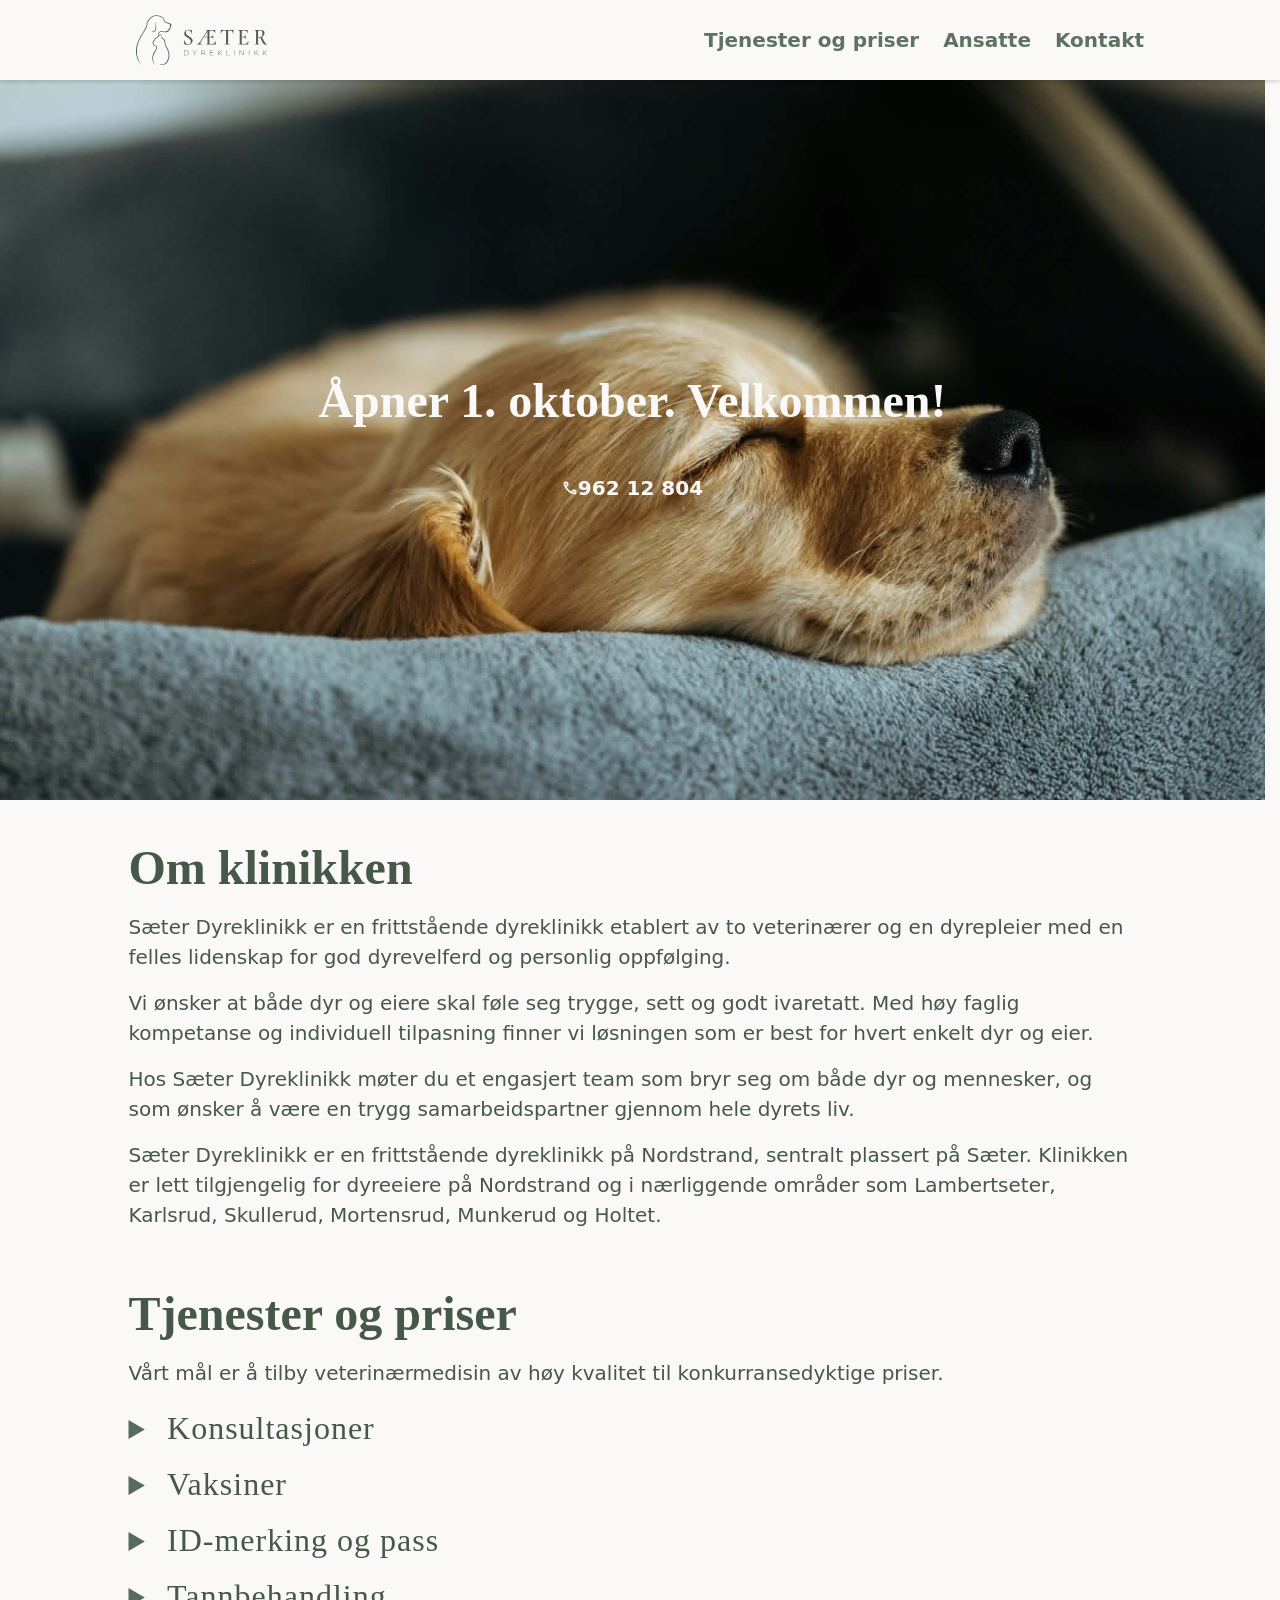
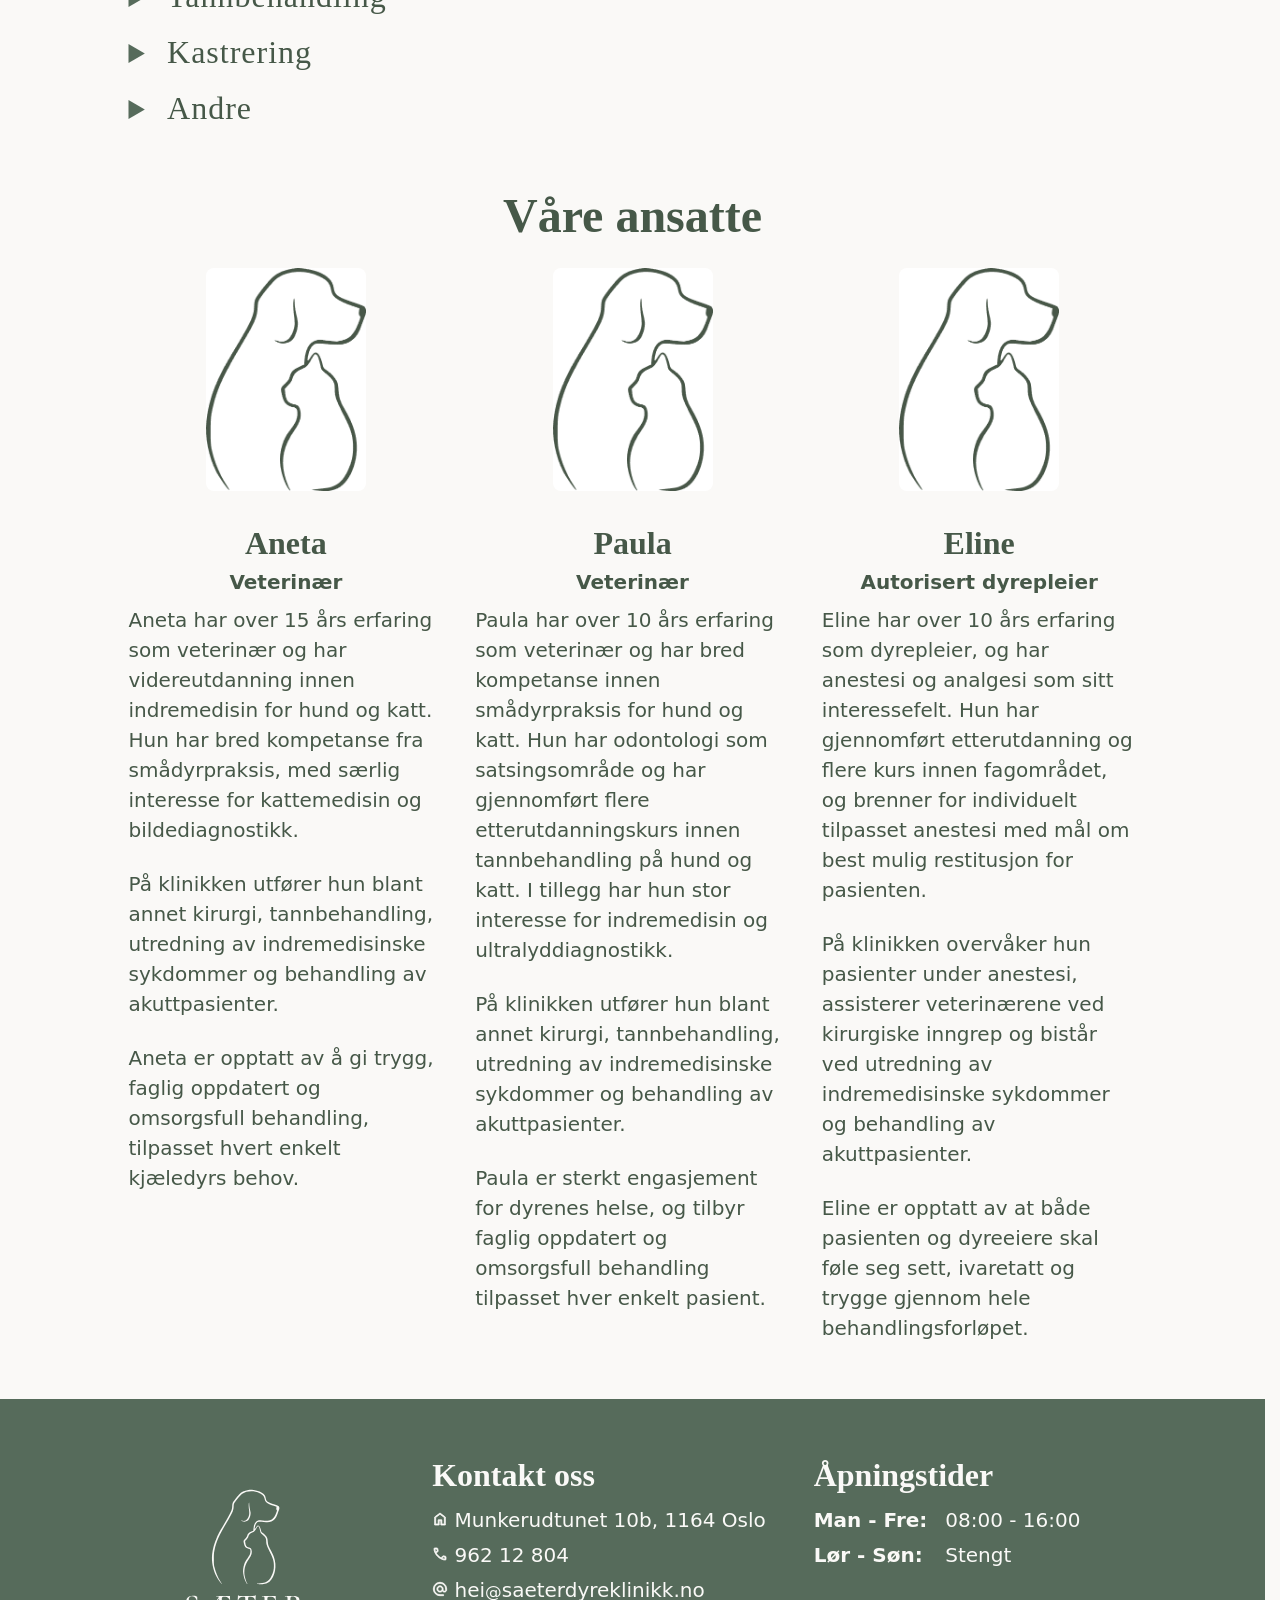
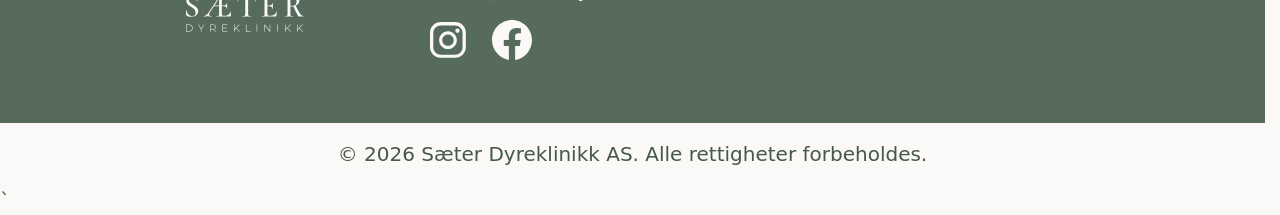
==== commit fc0522a0: "priser update" ====
--- a/test3/index.html
+++ b/test3/index.html
@@ -151,24 +151,10 @@
                             <ul>
                                 <li>
                                     <div>
-                                        <span>Vaksine hund</span>
-                                        <span>inkl. helsesjekk</span>
-                                    </div>
-                                    <span class="money">745</span>
-                                </li>
-                                <li>
-                                    <div>
-                                        <span>Vaksine katt</span>
-                                        <span>inkl. helsesjekk</span>
-                                    </div>
-                                    <span class="money">745</span>
-                                </li>
-                                <li>
-                                    <div>
-                                        <span>Vaksine rabies hund og katt</span>
-                                        <span>inkl. helsesjekk</span>
-                                    </div>
-                                    <span class="money">745</span>
+                                        <span>Åpningskampanje: vaksine for kun</span>
+                                        <span>Gjelder DHP, DHPPi, BbPi, Pi, Rabies og kattevaksine. Tillegg for BbPi (kennelhoste) kr 150</span>
+                                    </div>
+                                    <span class="money">450</span>
                                 </li>
                                 <li>
                                     <div>
@@ -202,7 +188,7 @@
                                         <span>Pass</span>
                                         <span>inkl. pass og utstedelse</span>
                                     </div>
-                                    <span class="money">690</span>
+                                    <span class="money">850</span>
                                 </li>
                             </ul>
                         </details>
@@ -219,24 +205,17 @@
                                 </li>
                                 <li>
                                     <div>
-                                        <span>Tannrens hund</span>
-                                        <span>inkl. gassanestesi og tannrøntgen</span>
-                                    </div>
-                                    <span class="money">3.200</span>
-                                </li>
-                                <li>
-                                    <div>
-                                        <span>Tannrens hund >20kg</span>
-                                        <span>inkl. gassanestesi og tannrøntgen</span>
-                                    </div>
-                                    <span class="money">3.400</span>
-                                </li>
-                                <li>
-                                    <div>
-                                        <span>Tannrens katt</span>
-                                        <span>inkl. gassanestesi og tannrøntgen</span>
-                                    </div>
-                                    <span class="money">2.995</span>
+                                        <span>Tilbud til nye pasienter tannrens hund</span>
+                                        <span>inkl. gassanestesi og tannrøntgen full munn</span>
+                                    </div>
+                                    <span class="money">2.499</span>
+                                </li>
+                                <li>
+                                    <div>
+                                        <span>Tilbud til nye pasienter tannrens katt</span>
+                                        <span>inkl. gassanestesi og tannrøntgen full munn</span>
+                                    </div>
+                                    <span class="money">1.999</span>
                                 </li>
                             </ul>
                         </details>
@@ -260,14 +239,14 @@
                                 <li>
                                     <div>
                                         <span>Kjemisk kastrering hund 6mnd *</span>
-                                        <span>inkl. gassanestesi og postoperativ kontroll</span>
+                                        <span></span>
                                     </div>
                                     <span class="money">1.589</span>
                                 </li>
                                 <li>
                                     <div>
                                         <span>Kjemisk kastrering hund 12mnd *</span>
-                                        <span>inkl. gassanestesi og postoperativ kontroll</span>
+                                        <span></span>
                                     </div>
                                     <span class="money">2.589</span>
                                 </li>
@@ -275,6 +254,32 @@
                                     <div>
                                         <span></span>
                                         <span>* Oppstartssamtale kastrering obligatorisk før 1. gangs behandling <span class="money">989</span></span>
+                                    </div>
+                                </li>
+                            </ul>
+                        </details>
+
+                        <details>
+                            <summary><span>Andre</span></summary>
+                            <ul>
+                                <li>
+                                    <div>
+                                        <span>Avlivning hund *</span>
+                                        <span></span>
+                                    </div>
+                                    <span class="money">2.200</span>
+                                </li>
+                                <li>
+                                    <div>
+                                        <span>Avlivning katt *</span>
+                                        <span></span>
+                                    </div>
+                                    <span class="money">1.399</span>
+                                </li>
+                                <li>
+                                    <div>
+                                        <span></span>
+                                        <span>* Prisene gjelder selve avlivningen på klinikken. Kostnader for kremasjon kommer i tillegg</span>
                                     </div>
                                 </li>
                             </ul>
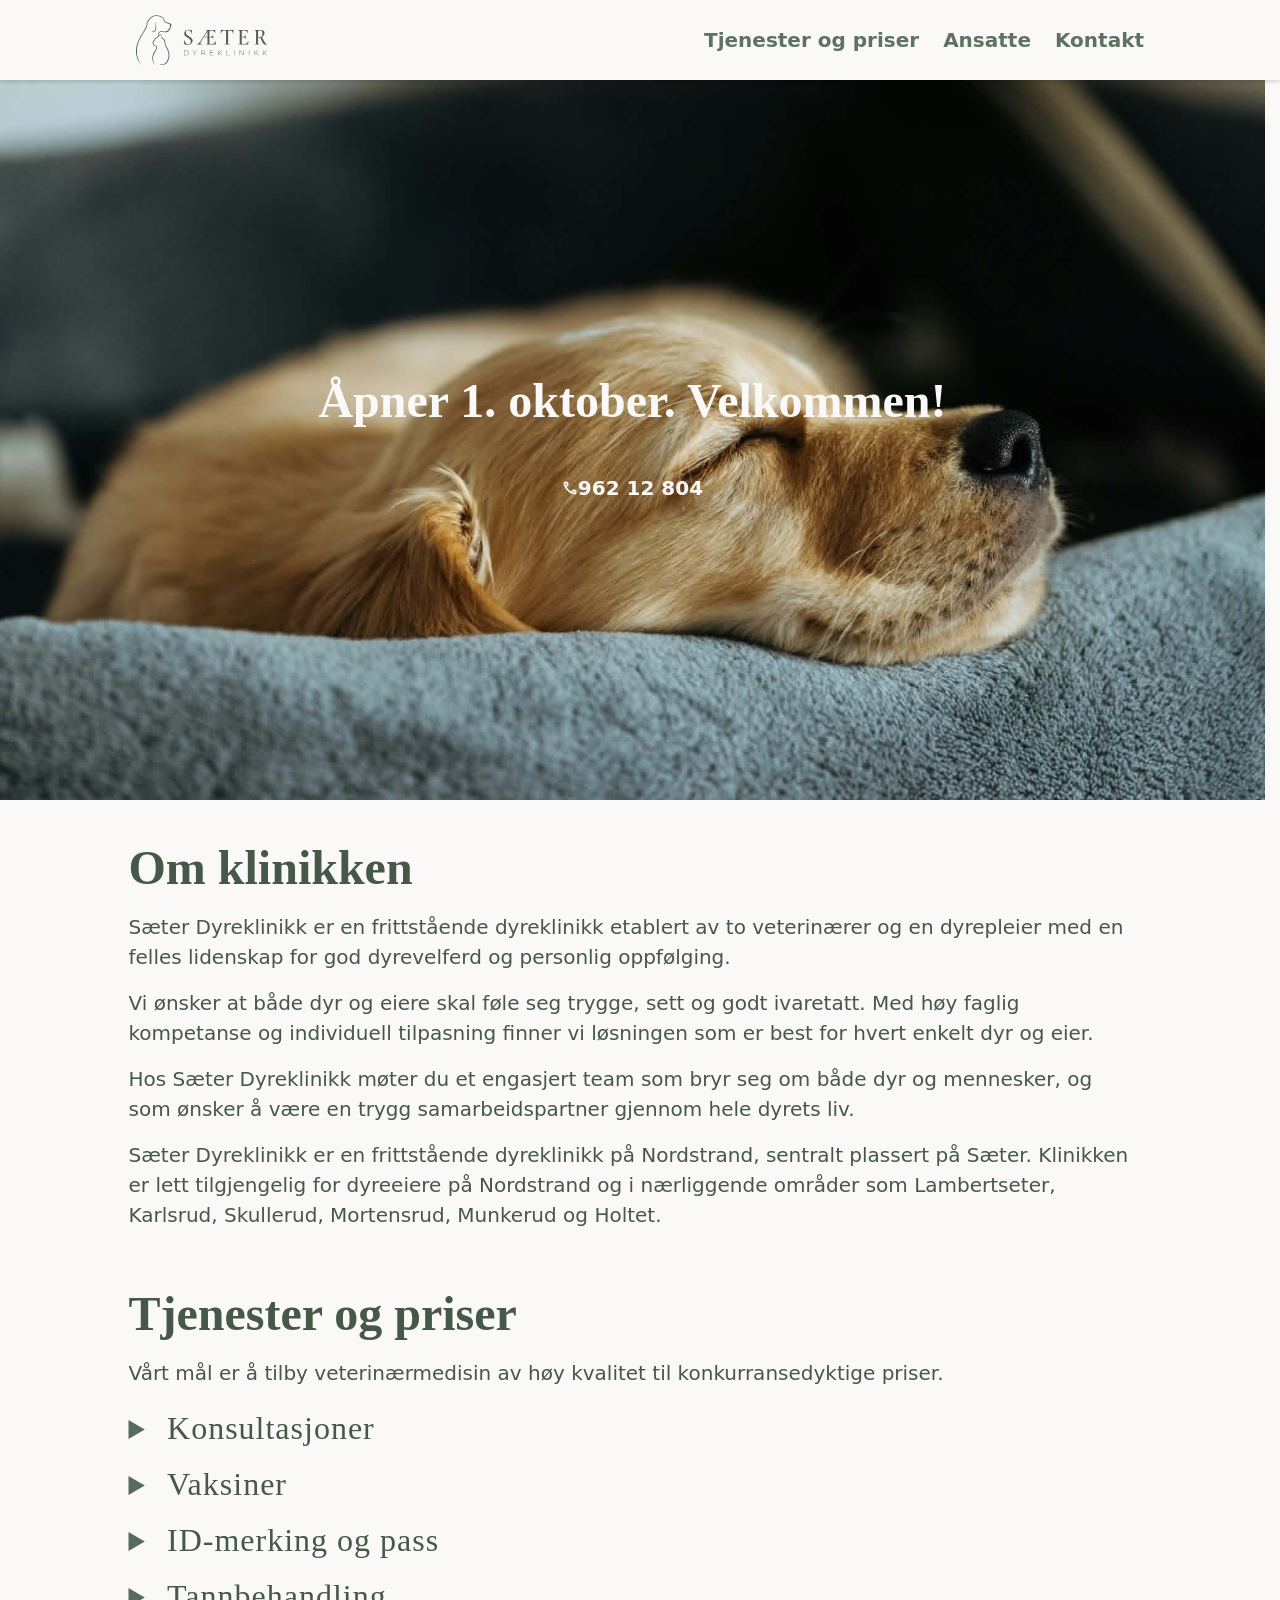
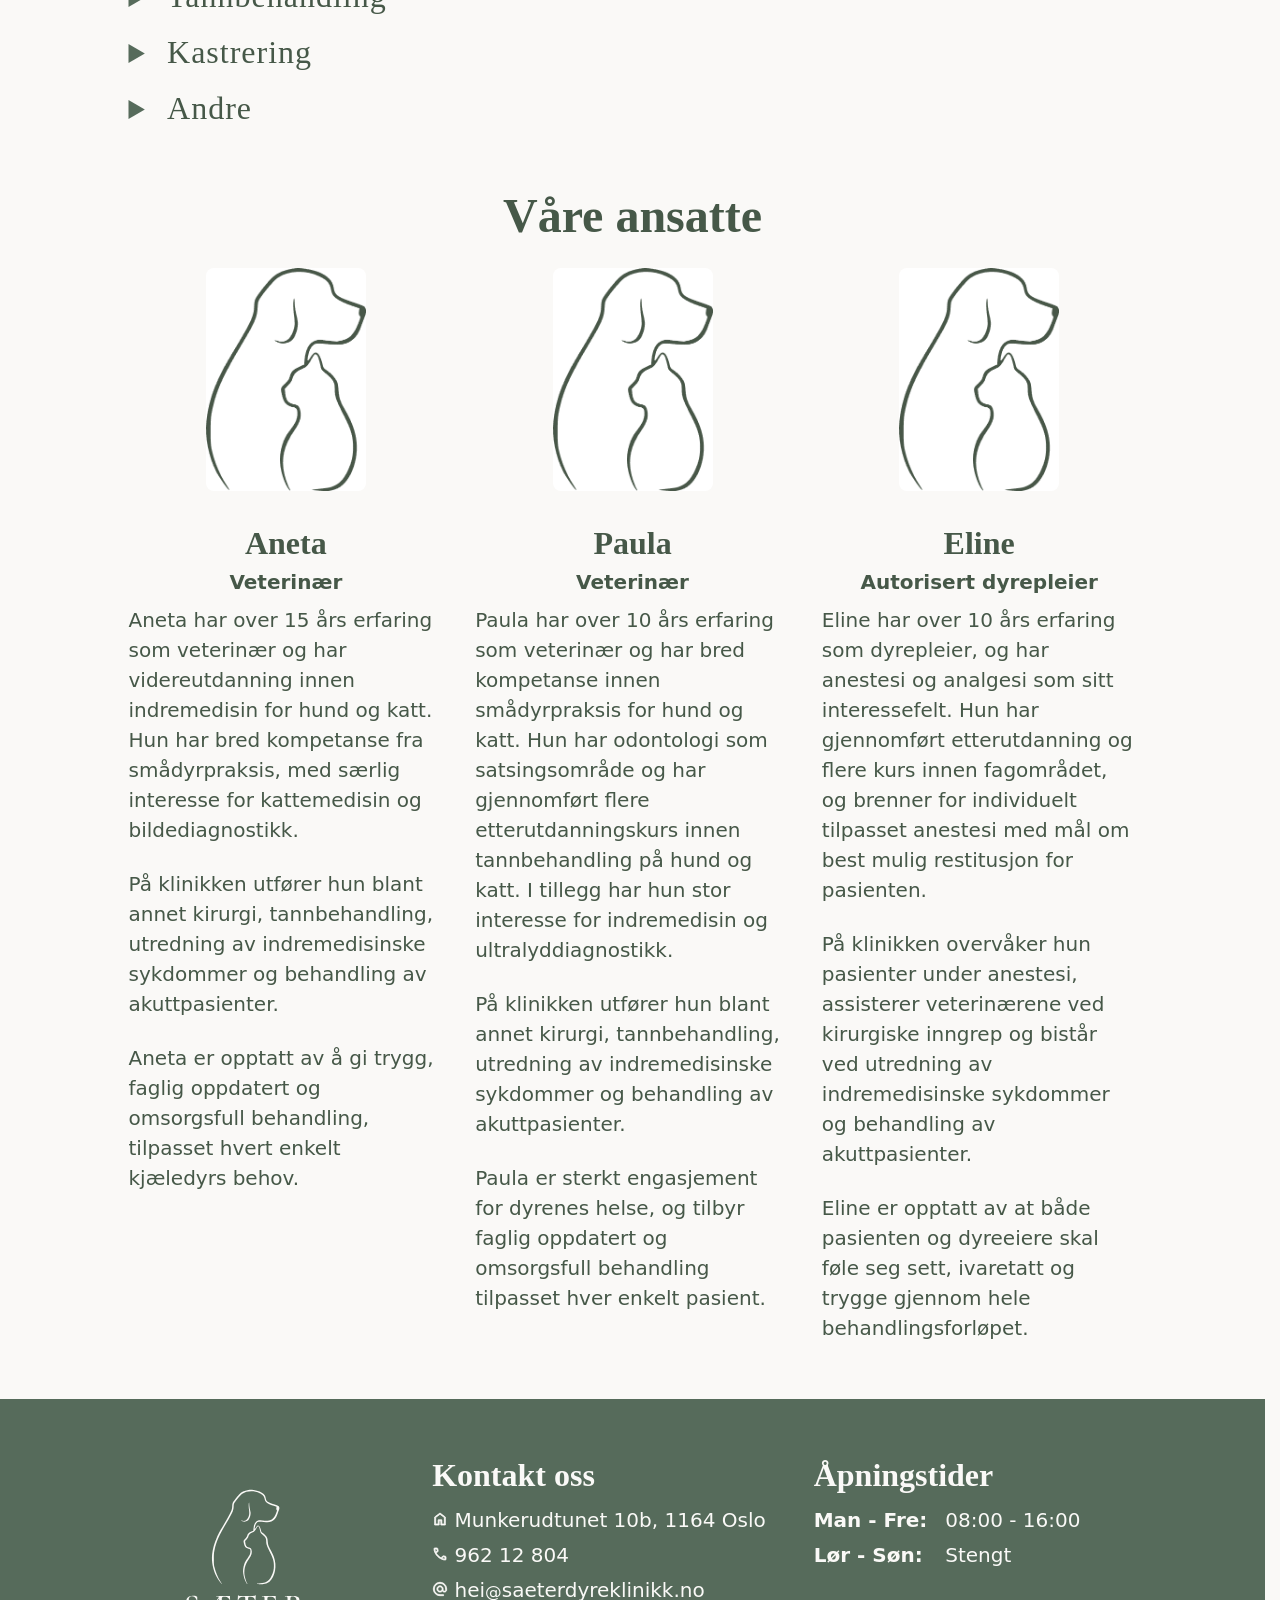
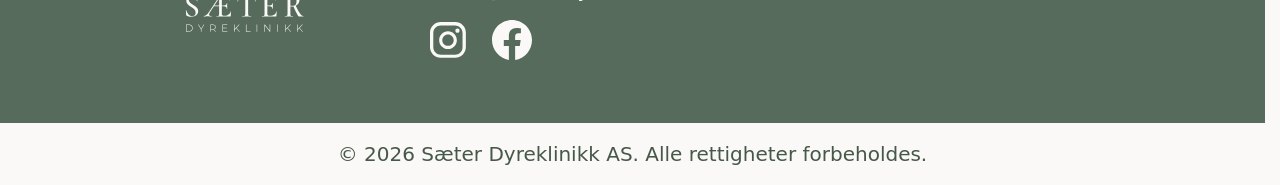
==== commit 8a95dc17: "prices go live" ====
--- a/test3/index.html
+++ b/test3/index.html
@@ -253,7 +253,7 @@
                                 <li>
                                     <div>
                                         <span></span>
-                                        <span>* Oppstartssamtale kastrering obligatorisk før 1. gangs behandling <span class="money">989</span></span>
+                                        <span>* Oppstartssamtale kastrering obligatorisk før 1. gangs behandling</span>
                                     </div>
                                 </li>
                             </ul>
@@ -354,7 +354,7 @@
                                 </a>
 
                                 <div class="contact-social">
-                                    <a class="btn-light" href="https://www.instagram.com/saeterdyreklinikk" title="Saeter Dyreklinikk on Instagram">
+                                    <a class="btn-light" href="https://www.instagram.com/saeterdyreklinikk" title="Saeter Dyreklinikk på Instagram">
                                         <svg fill="#faf9f7" width="48" viewBox="0 0 32 32" id="Camada_1" version="1.1" xml:space="preserve" xmlns="http://www.w3.org/2000/svg" xmlns:xlink="http://www.w3.org/1999/xlink">
                                         <g>
                                         <path d="M22.3,8.4c-0.8,0-1.4,0.6-1.4,1.4c0,0.8,0.6,1.4,1.4,1.4c0.8,0,1.4-0.6,1.4-1.4C23.7,9,23.1,8.4,22.3,8.4z"/>
@@ -363,7 +363,7 @@
                                         </g>
                                         </svg>
                                     </a>
-                                    <a class="btn-light" href="https://www.facebook.com/profile.php?id=61594471003693" title="Saeter Dyreklinikk on Facebook">
+                                    <a class="btn-light" href="https://www.facebook.com/profile.php?id=61594471003693" title="Saeter Dyreklinikk på Facebook">
                                         <svg class="btn-light2" fill="#faf9f7" width="48" viewBox="0 0 24 24" xmlns="http://www.w3.org/2000/svg"><path d="M12 2.03998C6.5 2.03998 2 6.52998 2 12.06C2 17.06 5.66 21.21 10.44 21.96V14.96H7.9V12.06H10.44V9.84998C10.44 7.33998 11.93 5.95998 14.22 5.95998C15.31 5.95998 16.45 6.14998 16.45 6.14998V8.61998H15.19C13.95 8.61998 13.56 9.38998 13.56 10.18V12.06H16.34L15.89 14.96H13.56V21.96C15.9164 21.5878 18.0622 20.3855 19.6099 18.57C21.1576 16.7546 22.0054 14.4456 22 12.06C22 6.52998 17.5 2.03998 12 2.03998Z"/></svg>
                                     </a>
                                 </div>
@@ -428,4 +428,3 @@
         </script>
     </body>
 </html>
-`
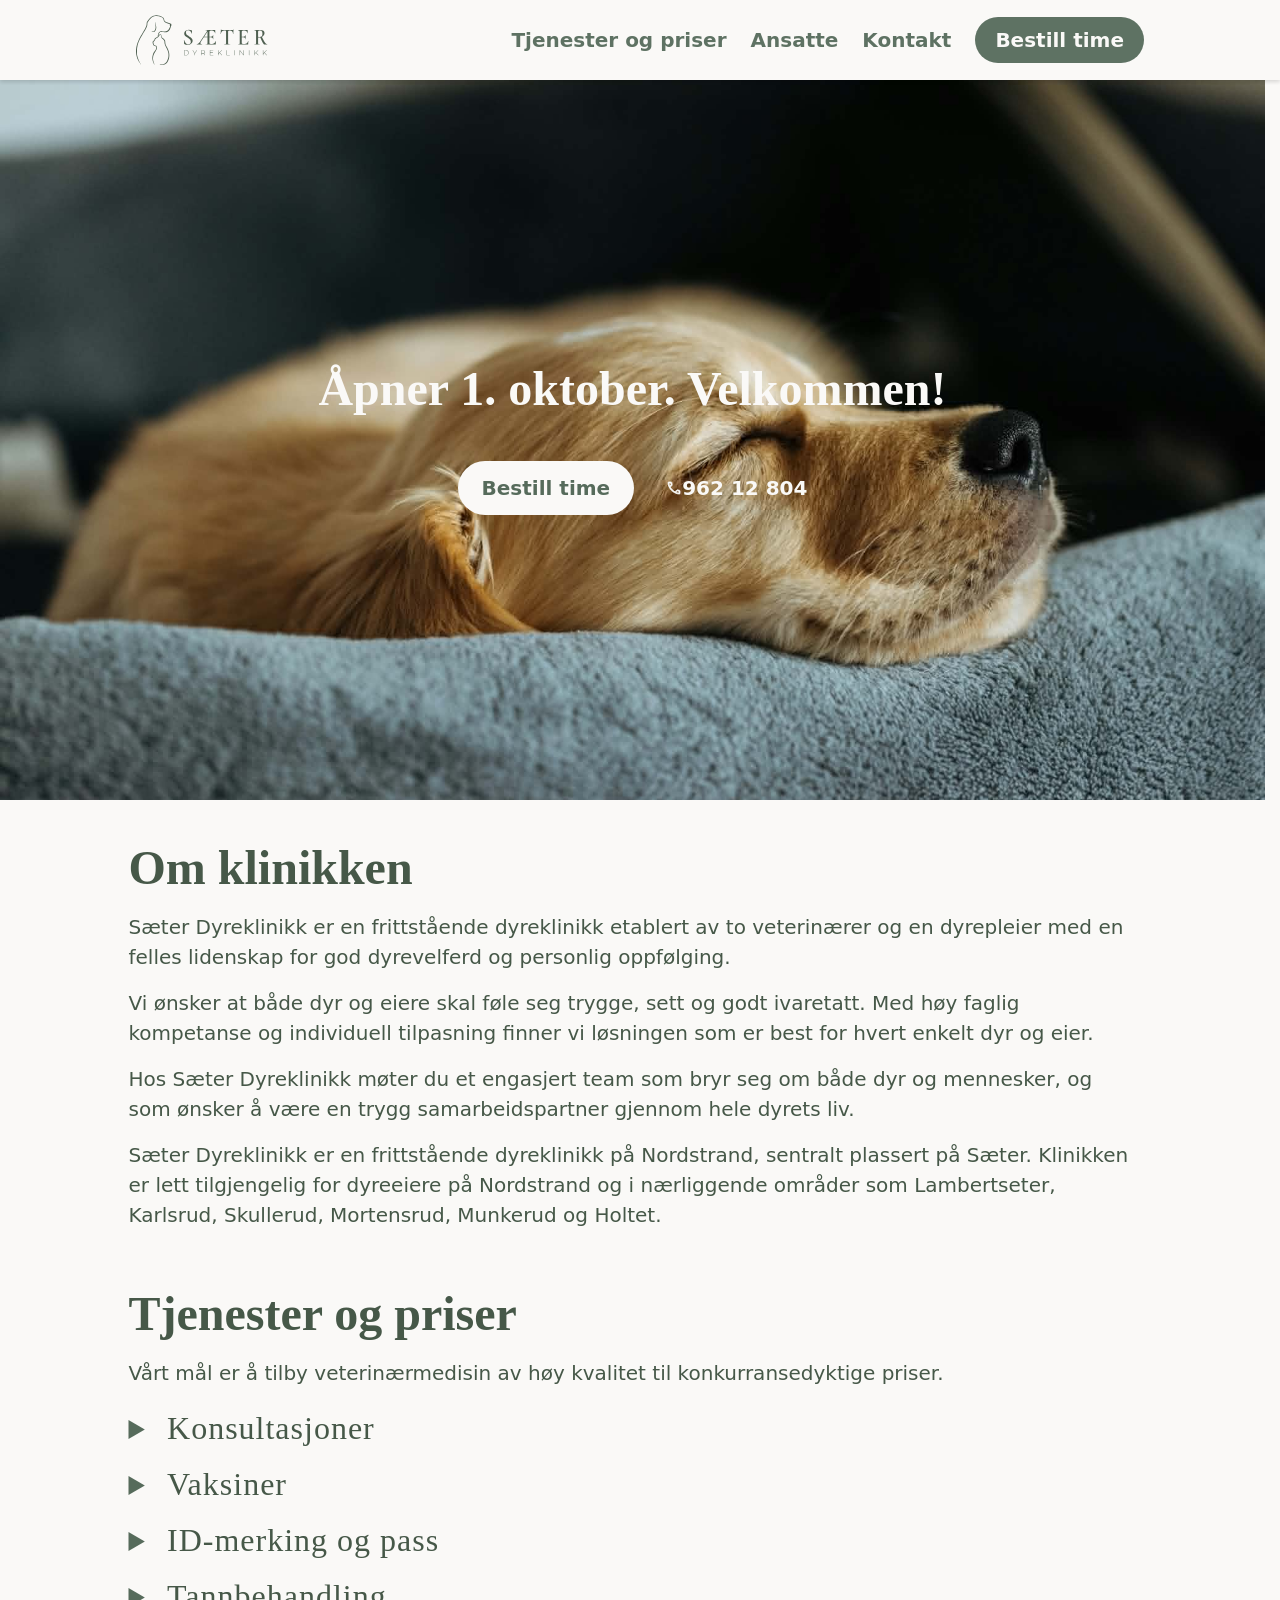
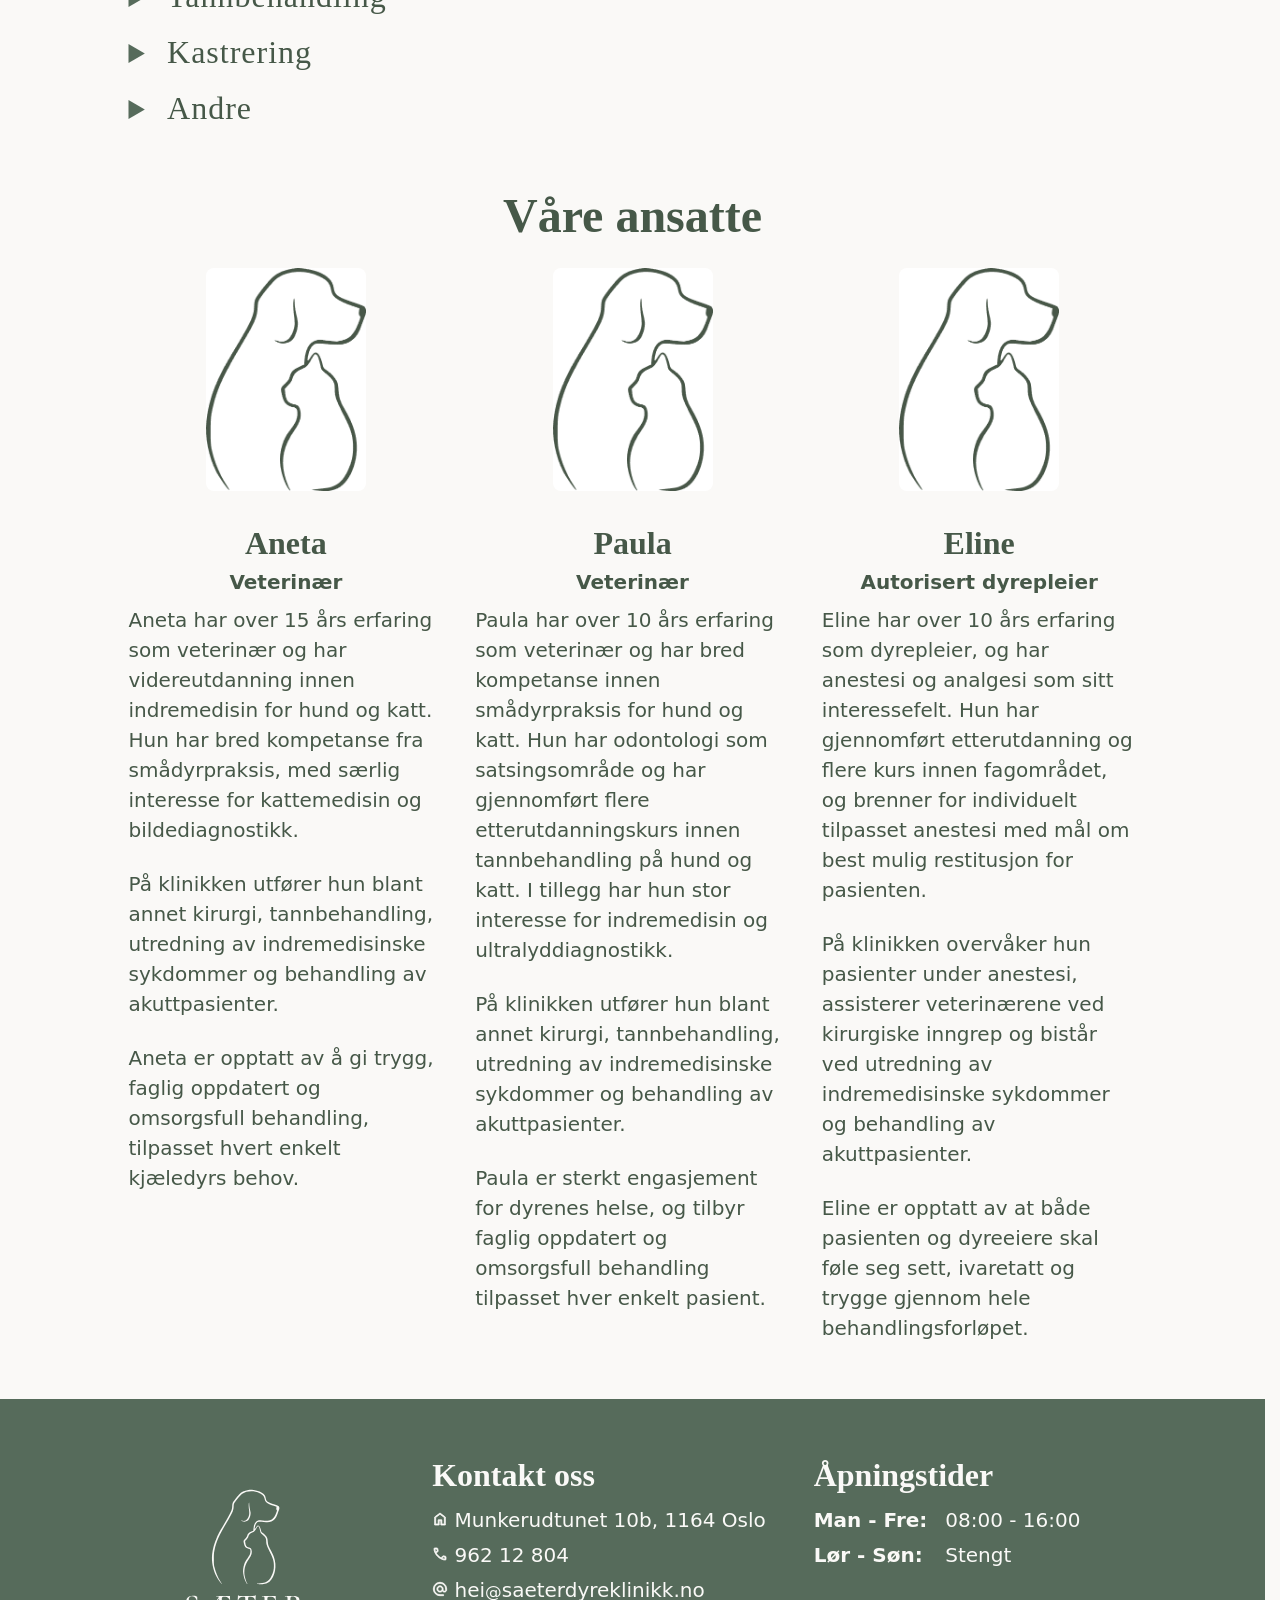
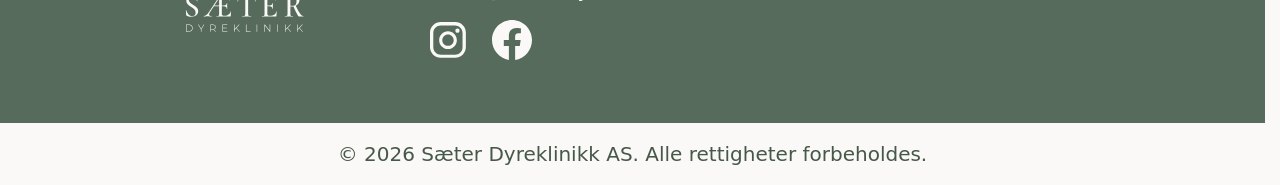
==== commit 2aab502e: "solvit link test3" ====
--- a/test3/index.html
+++ b/test3/index.html
@@ -20,7 +20,7 @@
                     <img src="img/logo-horizontal.svg" alt="Sæter Dyreklinikk Logo" />
                 </a>
                 <nav class="nav-menu narrow">
-                    <!-- <a class="btn-dark" href="https://google.com" target="_blank">Bestill time</a> -->
+                    <a class="btn-dark" href="https://onlinebooking.solvit.vet/saeter-dyreklinikk" target="_blank">Bestill time</a>
                     <button onclick="navDialog.showModal()" aria-label="Åpne menyen">
                         <svg xmlns="http://www.w3.org/2000/svg" viewBox="0 -960 960 960" height="32px" width="32px" fill="#566b5b"><path d="M120-700v-60h720v60H120Zm0 500v-60h720v60H120Zm0-250v-60h720v60H120Z"/></svg>
                     </button>
@@ -29,7 +29,7 @@
                     <a href="#prices" class="btn-dark">Tjenester og priser</a>
                     <a href="#about" class="btn-dark">Ansatte</a>
                     <a href="#contact" class="btn-dark">Kontakt</a>
-                    <!-- <a class="btn-primary" href="https://google.com" target="_blank">Bestill time</a> -->
+                    <a class="btn-primary" href="https://onlinebooking.solvit.vet/saeter-dyreklinikk" target="_blank">Bestill time</a>
                 </nav>
             </div>
 
@@ -44,7 +44,7 @@
                         <a href="#prices" class="btn-dark">Tjenester og priser</a>
                         <a href="#about" class="btn-dark">Ansatte</a>
                         <a href="#contact" class="btn-dark">Kontakt</a>
-                        <!-- <a class="btn-primary" href="https://google.com" target="_blank">Bestill time</a> -->
+                        <a class="btn-primary" href="https://onlinebooking.solvit.vet/saeter-dyreklinikk" target="_blank">Bestill time</a>
                     </nav>
                     <img class="logo" src="img/logo-vertical-dark.svg" alt="Sæter Dyreklinikk Logo" />
                 </div>
@@ -61,7 +61,7 @@
                     <!-- <h1 class="site-title">Omsorg for dyr, hver dag</h1>
                     <p class="site-subtitle">Sæter Dyreklinikk tilbyr moderne veterinærtjenester med fokus på trygghet, kvalitet og personlig oppfølging.</p> -->
                     <div class="hero-contact">
-                        <!-- <a class="btn-primary" href="https://google.com" target="_blank">Bestill time</a> -->
+                        <a class="btn-primary" href="https://onlinebooking.solvit.vet/saeter-dyreklinikk" target="_blank">Bestill time</a>
                         <!-- <a class="btn-primary" href="mailto:hei@saeterdyreklinikk.no?subject=Interesse for åpning&body=Hei!
 %0D%0A%0D%0A
 Jeg ønsker å få beskjed når dere åpner i august.
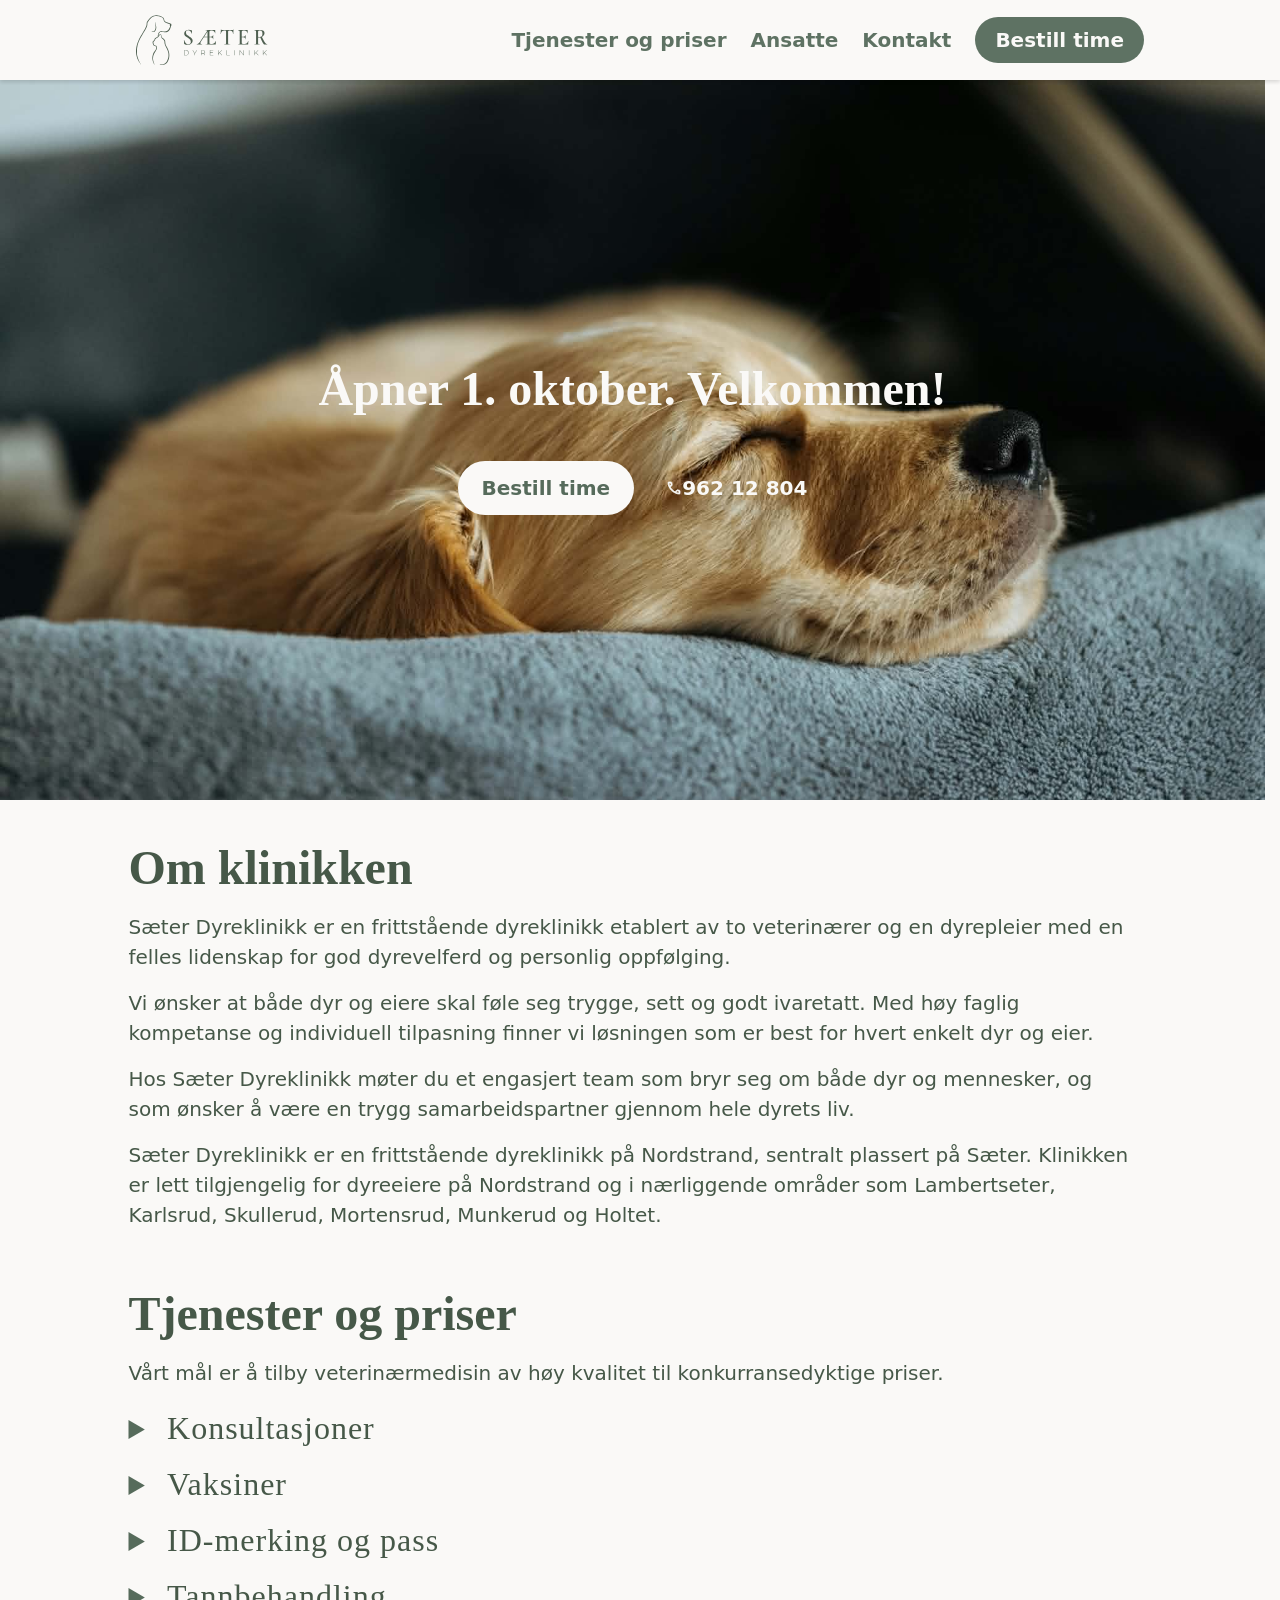
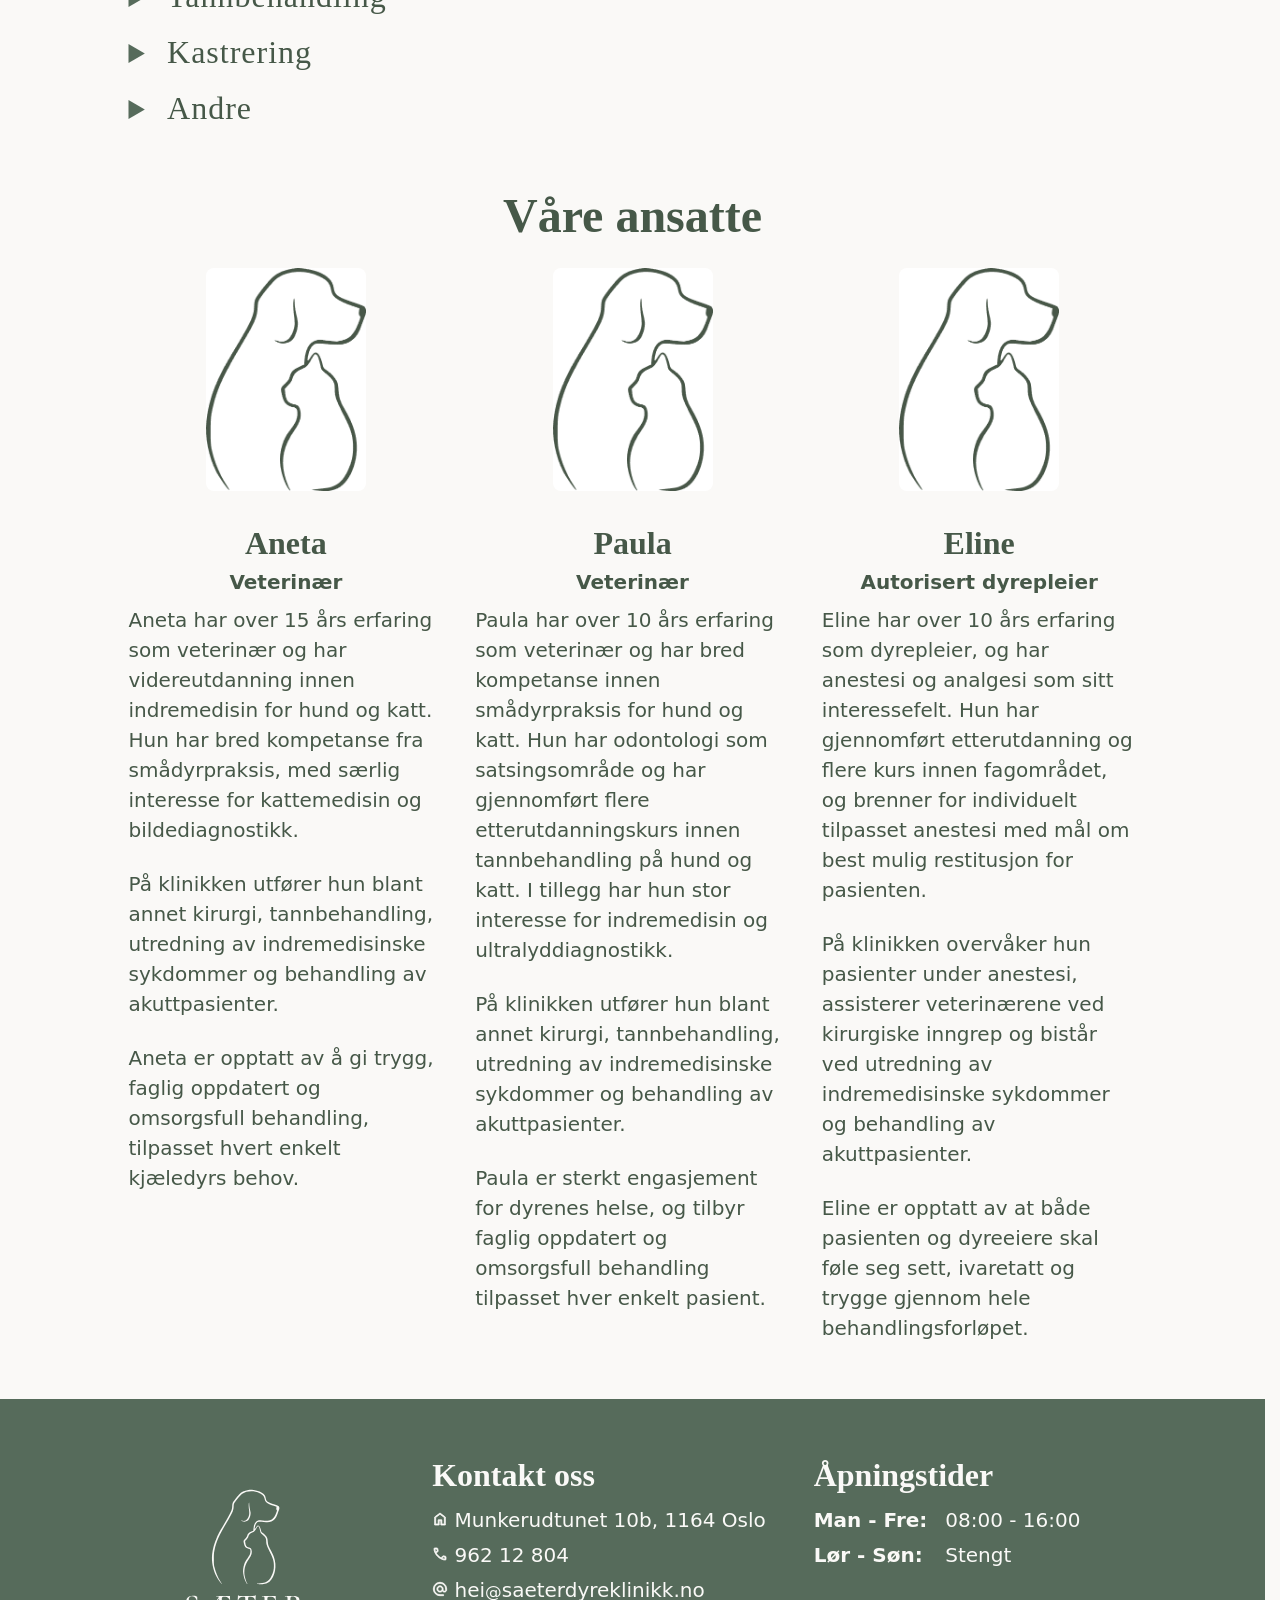
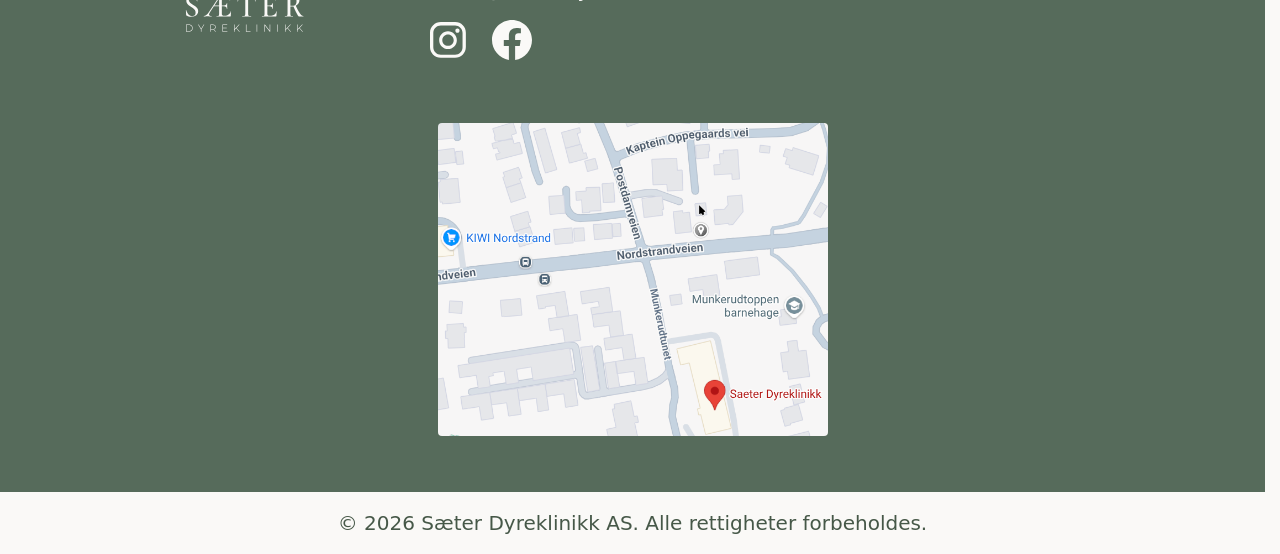
==== commit be1aeb0a: "google maps link" ====
--- a/test3/index.html
+++ b/test3/index.html
@@ -340,7 +340,7 @@
                         <div>
                             <h2>Kontakt oss</h2>
                             <address class="contact-info">
-                                <a class="btn-light" target="_blank" href="https://www.google.com/maps/place/Munkerudtunet+10,+1164+Oslo/@59.8596191,10.8105571,804m/data=!3m1!1e3!4m5!3m4!1s0x464168b557757fd7:0x8860674def9bd873!8m2!3d59.8596164!4d10.813132?entry=ttu&g_ep=EgoyMDI2MDYyOC4wIKXMDSoASAFQAw%3D%3D">
+                                <a class="btn-light" target="_blank" href="https://www.google.com/maps/place/Munkerudtunet+10,+1164+Oslo/@59.8728512,10.7741981,14.27z/data=!4m5!3m4!1s0x464168b557757fd7:0x8860674def9bd873!8m2!3d59.8596164!4d10.813132!5m1!1e2?entry=ttu">
                                     <svg class="icon-light" xmlns="http://www.w3.org/2000/svg" viewBox="0 -960 960 960"><path d="M220-180h150v-250h220v250h150v-390L480-765 220-570v390Zm-60 60v-480l320-240 320 240v480H530v-250H430v250H160Zm320-353Z"/></svg>
                                     Munkerudtunet 10b, 1164 Oslo
                                 </a>
@@ -387,6 +387,9 @@
 
                     </div>
 
+                    <a class="contact-location-map" target="_blank" title="Show Sæter Dyreklinikk in Google Maps" href="https://www.google.com/maps/place/Munkerudtunet+10,+1164+Oslo/@59.8728512,10.7741981,14.27z/data=!4m5!3m4!1s0x464168b557757fd7:0x8860674def9bd873!8m2!3d59.8596164!4d10.813132!5m1!1e2?entry=ttu">
+                        <img src="img/location-map.png" alt="Sæter Dyreklinikk Location Map" />
+                    </a>
                 </div>
             </section>
         </main>
--- a/test3/styles.css
+++ b/test3/styles.css
@@ -551,6 +551,14 @@
         margin-left: -0.5rem;
     }
 
+    .contact-location-map {
+        max-width: min(100%, 390px);
+        img {
+            border-radius: 4px;
+            width: 100%;
+        }
+    }
+
     address {
         font-style: normal;
         display: flex;
